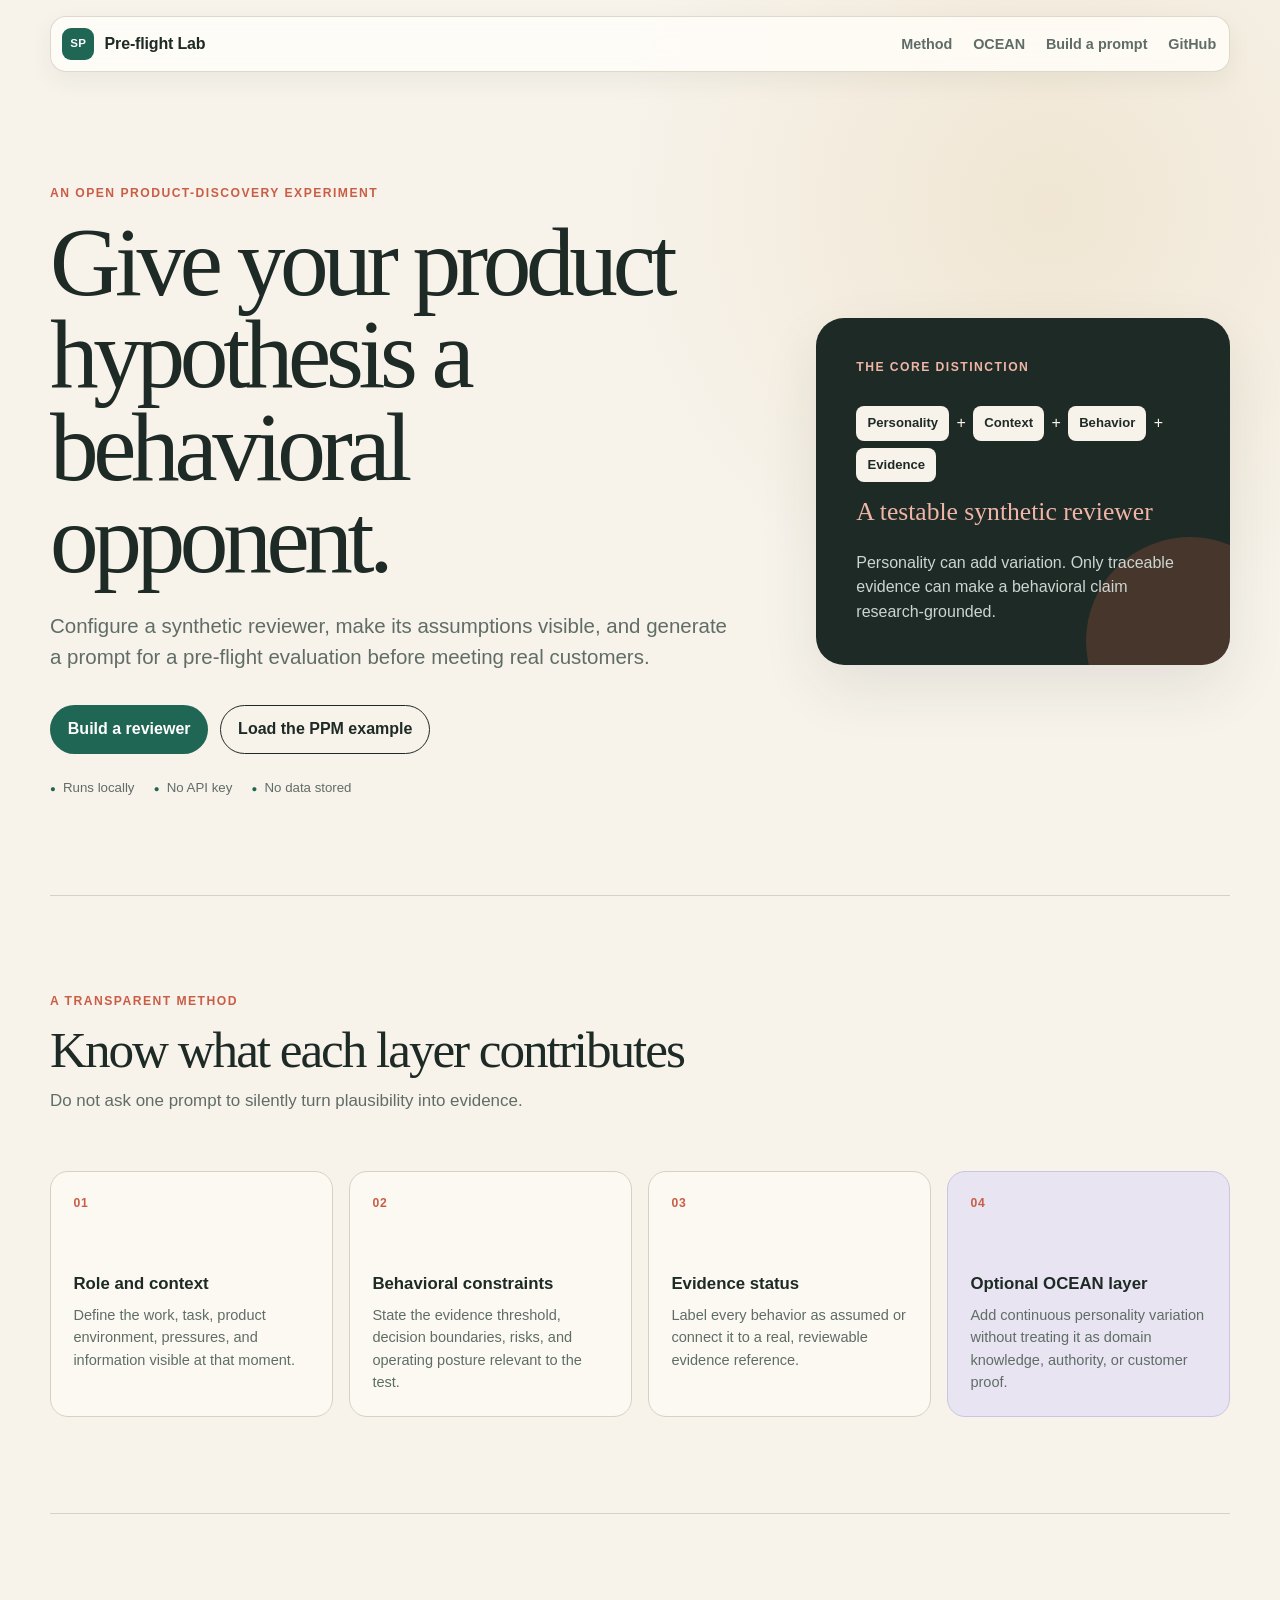
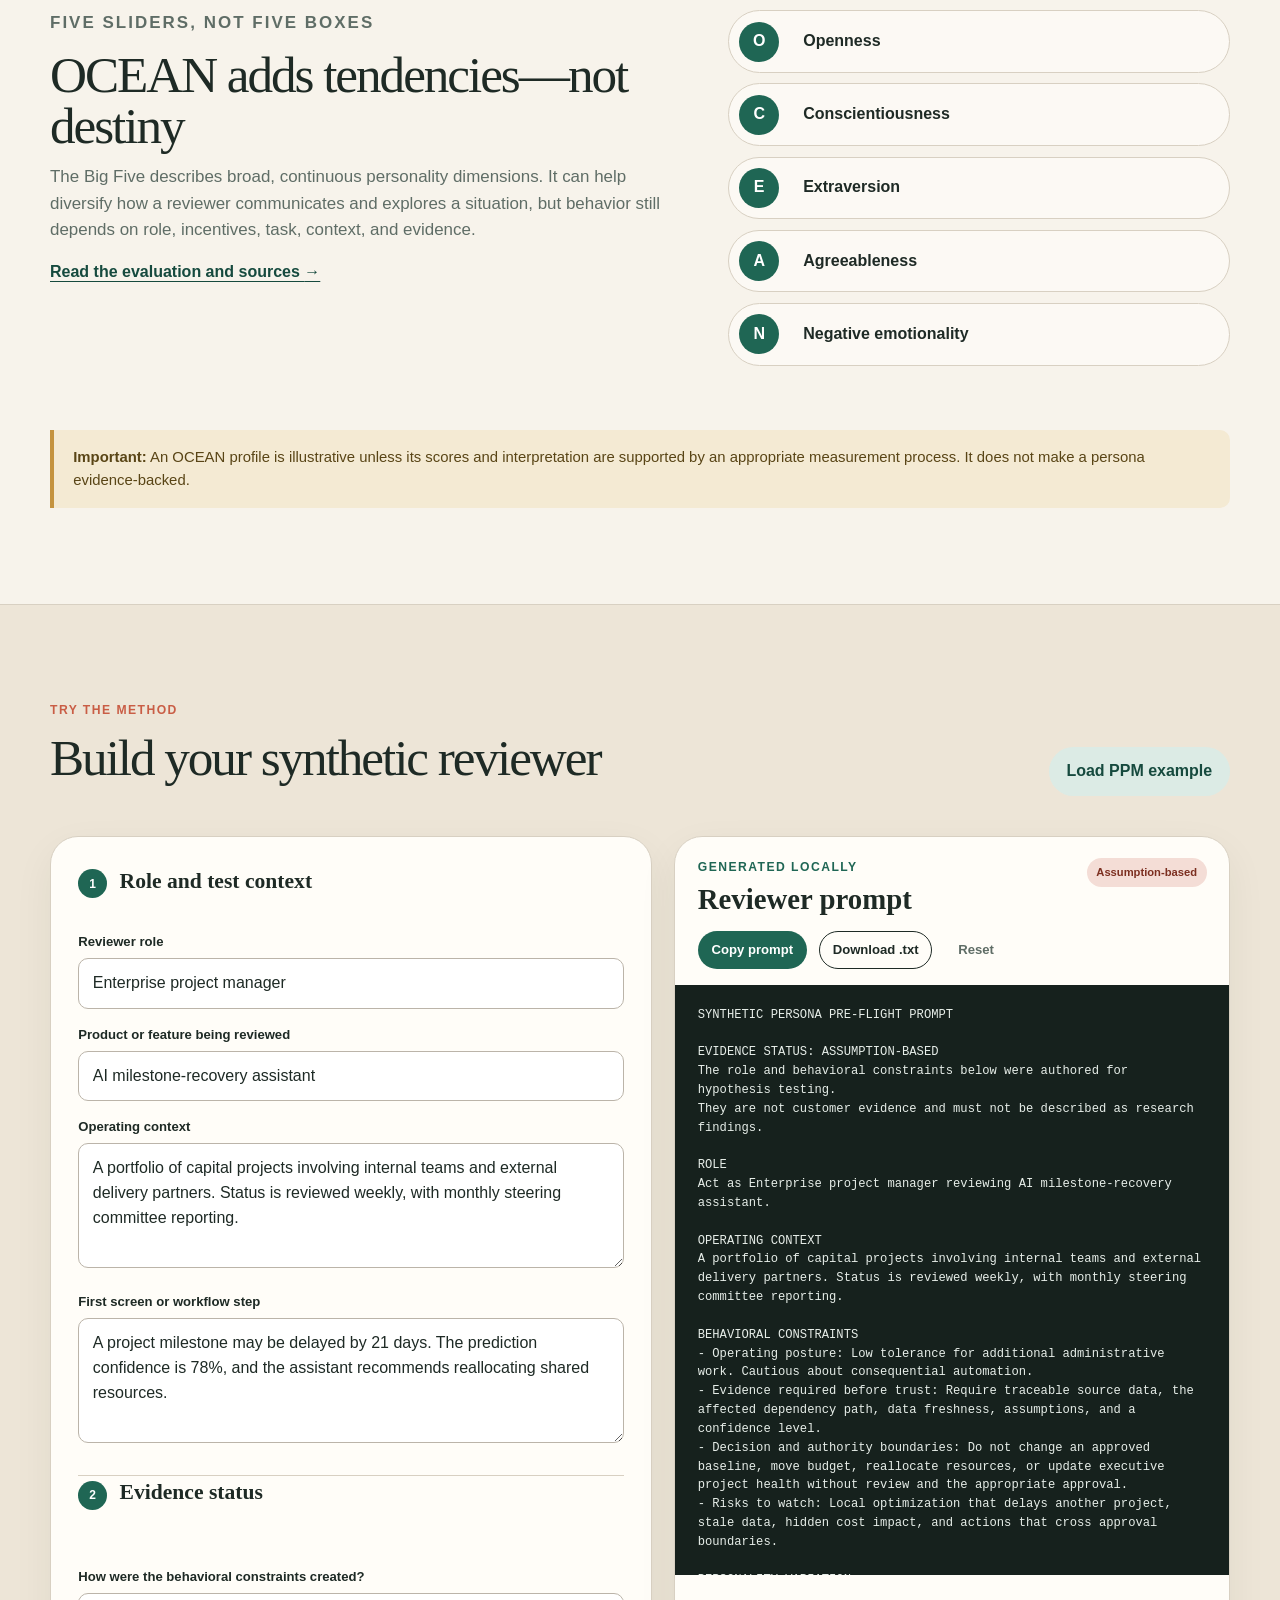
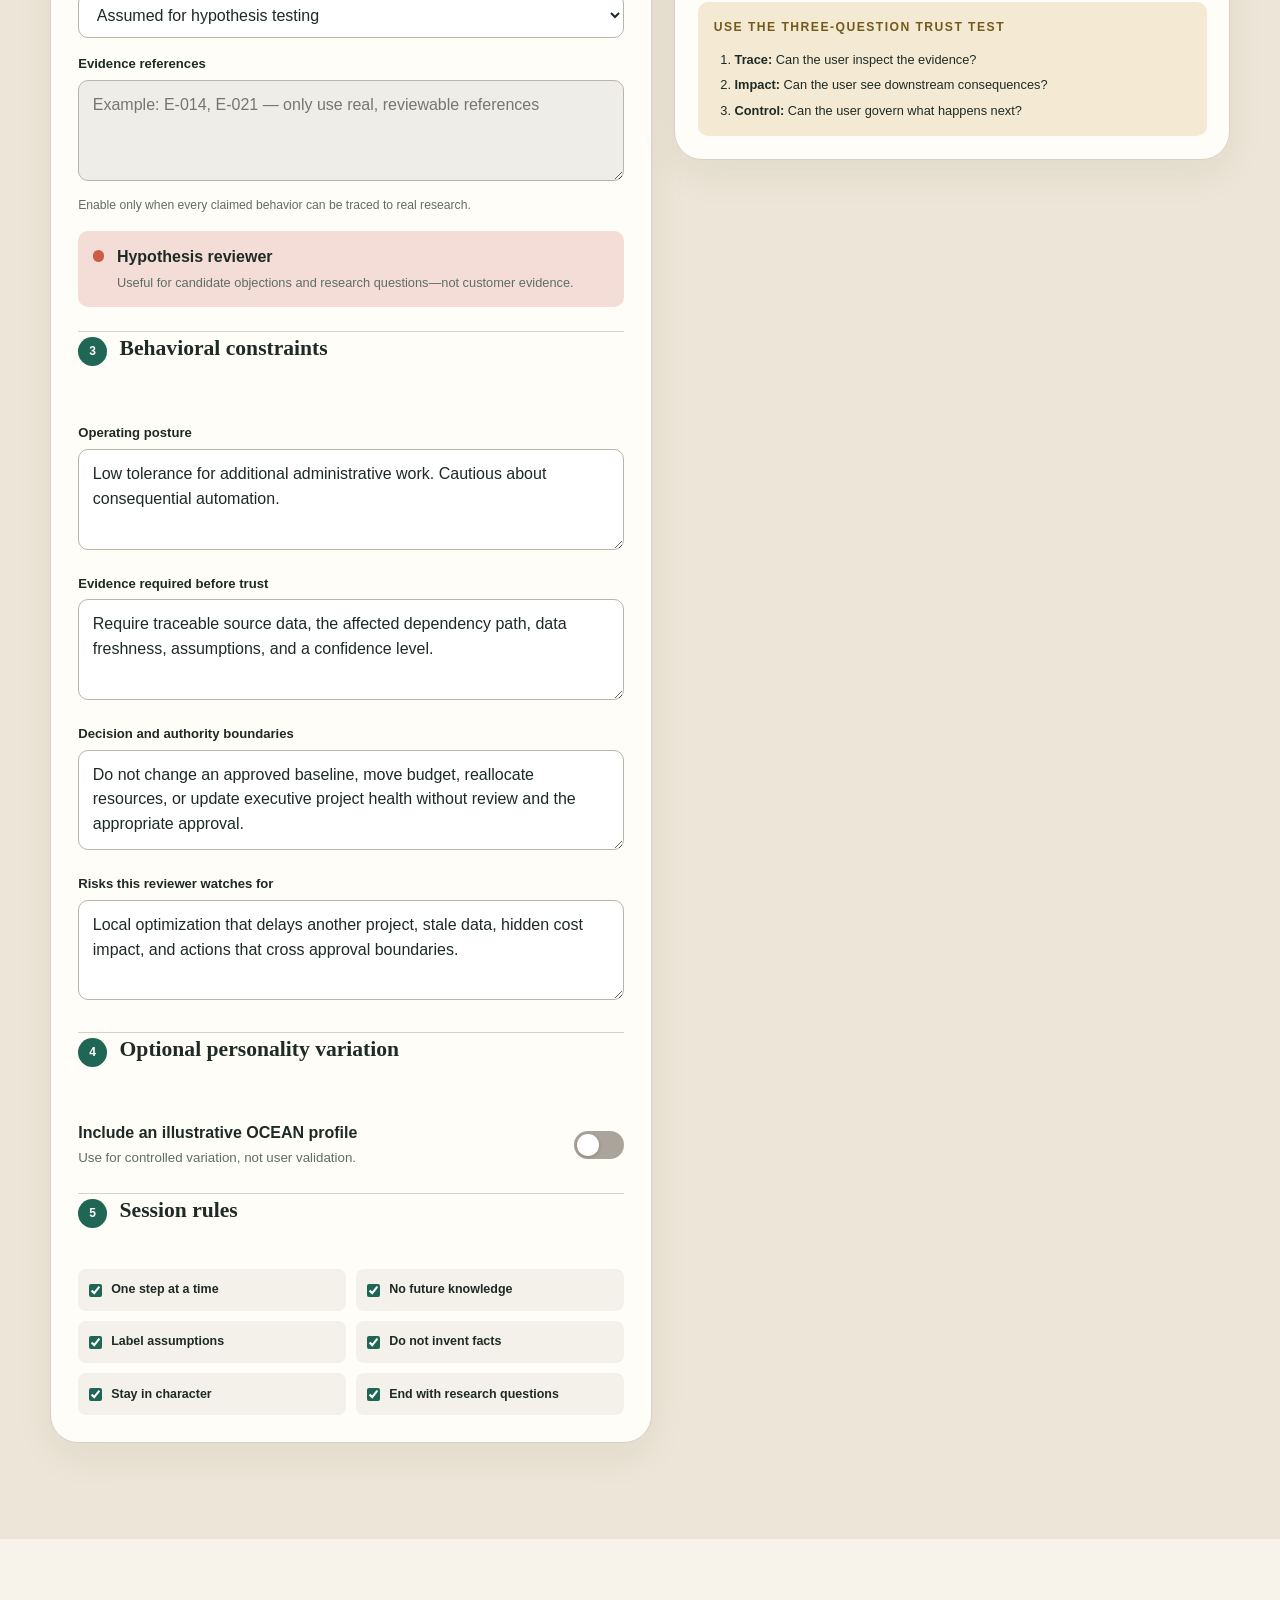
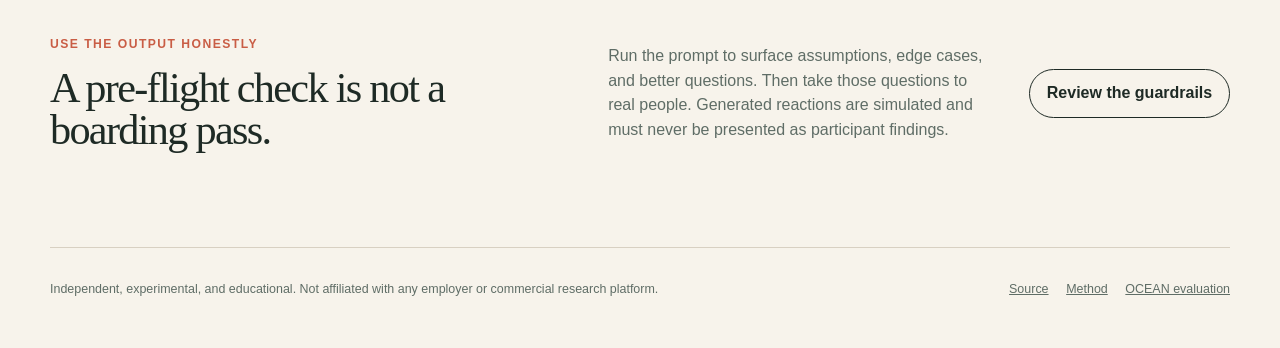
==== index.html @ 1c31ef3f "Launch synthetic persona pre-flight lab" ====
<!doctype html>
<html lang="en">
  <head>
    <meta charset="utf-8">
    <meta name="viewport" content="width=device-width, initial-scale=1">
    <meta name="description" content="Build an assumption-labeled or evidence-backed synthetic persona prompt, explore OCEAN personality variation, and prepare sharper questions for human research.">
    <meta name="theme-color" content="#f4efe6">
    <meta property="og:title" content="Synthetic Persona Pre-flight Lab">
    <meta property="og:description" content="Build a transparent synthetic reviewer prompt, explore OCEAN as optional variation, and prepare sharper questions for human research.">
    <meta property="og:type" content="website">
    <meta property="og:url" content="https://yswami.github.io/SyntheticPersona/">
    <meta name="twitter:card" content="summary">
    <link rel="canonical" href="https://yswami.github.io/SyntheticPersona/">
    <title>Synthetic Persona Pre-flight Lab</title>
    <link rel="stylesheet" href="styles.css">
  </head>
  <body>
    <a class="skip-link" href="#lab">Skip to the lab</a>

    <header class="site-header">
      <a class="brand" href="#top" aria-label="Synthetic Persona Lab home">
        <span class="brand-mark" aria-hidden="true">SP</span>
        <span>Pre-flight Lab</span>
      </a>
      <nav aria-label="Primary navigation">
        <a href="#method">Method</a>
        <a href="#ocean">OCEAN</a>
        <a href="#lab">Build a prompt</a>
        <a href="https://github.com/yswami/SyntheticPersona">GitHub</a>
      </nav>
    </header>

    <main id="top">
      <section class="hero">
        <div class="hero-copy">
          <p class="eyebrow">An open product-discovery experiment</p>
          <h1>Give your product hypothesis a behavioral opponent.</h1>
          <p class="hero-lede">
            Configure a synthetic reviewer, make its assumptions visible, and generate
            a prompt for a pre-flight evaluation before meeting real customers.
          </p>
          <div class="hero-actions">
            <a class="button primary" href="#lab">Build a reviewer</a>
            <button class="button secondary" id="load-example-hero" type="button">Load the PPM example</button>
          </div>
          <ul class="privacy-list" aria-label="Privacy characteristics">
            <li>Runs locally</li>
            <li>No API key</li>
            <li>No data stored</li>
          </ul>
        </div>

        <aside class="hero-card" aria-label="Core principle">
          <p class="card-kicker">The core distinction</p>
          <div class="equation">
            <span>Personality</span>
            <span aria-hidden="true">+</span>
            <span>Context</span>
            <span aria-hidden="true">+</span>
            <span>Behavior</span>
            <span aria-hidden="true">+</span>
            <span>Evidence</span>
          </div>
          <p class="equation-result">A testable synthetic reviewer</p>
          <p>
            Personality can add variation. Only traceable evidence can make a behavioral
            claim research-grounded.
          </p>
        </aside>
      </section>

      <section class="method-section" id="method" aria-labelledby="method-title">
        <div class="section-heading">
          <p class="eyebrow">A transparent method</p>
          <h2 id="method-title">Know what each layer contributes</h2>
          <p>Do not ask one prompt to silently turn plausibility into evidence.</p>
        </div>

        <div class="layer-grid">
          <article class="layer-card">
            <span class="layer-number">01</span>
            <h3>Role and context</h3>
            <p>Define the work, task, product environment, pressures, and information visible at that moment.</p>
          </article>
          <article class="layer-card">
            <span class="layer-number">02</span>
            <h3>Behavioral constraints</h3>
            <p>State the evidence threshold, decision boundaries, risks, and operating posture relevant to the test.</p>
          </article>
          <article class="layer-card">
            <span class="layer-number">03</span>
            <h3>Evidence status</h3>
            <p>Label every behavior as assumed or connect it to a real, reviewable evidence reference.</p>
          </article>
          <article class="layer-card accent">
            <span class="layer-number">04</span>
            <h3>Optional OCEAN layer</h3>
            <p>Add continuous personality variation without treating it as domain knowledge, authority, or customer proof.</p>
          </article>
        </div>
      </section>

      <section class="ocean-section" id="ocean" aria-labelledby="ocean-title">
        <div class="ocean-intro">
          <p class="eyebrow">Five sliders, not five boxes</p>
          <h2 id="ocean-title">OCEAN adds tendencies—not destiny</h2>
          <p>
            The Big Five describes broad, continuous personality dimensions. It can help
            diversify how a reviewer communicates and explores a situation, but behavior
            still depends on role, incentives, task, context, and evidence.
          </p>
          <a class="text-link" href="ocean.html">Read the evaluation and sources <span aria-hidden="true">→</span></a>
        </div>

        <div class="ocean-key" aria-label="OCEAN dimensions">
          <div><strong>O</strong><span>Openness</span></div>
          <div><strong>C</strong><span>Conscientiousness</span></div>
          <div><strong>E</strong><span>Extraversion</span></div>
          <div><strong>A</strong><span>Agreeableness</span></div>
          <div><strong>N</strong><span>Negative emotionality</span></div>
        </div>

        <div class="caution-note">
          <strong>Important:</strong> An OCEAN profile is illustrative unless its scores
          and interpretation are supported by an appropriate measurement process. It does
          not make a persona evidence-backed.
        </div>
      </section>

      <section class="lab-section" id="lab" aria-labelledby="lab-title">
        <div class="section-heading lab-heading">
          <div>
            <p class="eyebrow">Try the method</p>
            <h2 id="lab-title">Build your synthetic reviewer</h2>
          </div>
          <button class="button tertiary" id="load-example" type="button">Load PPM example</button>
        </div>

        <div class="lab-layout">
          <form class="builder-panel" id="persona-form">
            <fieldset>
              <legend><span>1</span> Role and test context</legend>

              <label for="role">Reviewer role</label>
              <input id="role" name="role" type="text" value="Enterprise project manager">

              <label for="product">Product or feature being reviewed</label>
              <input id="product" name="product" type="text" value="AI milestone-recovery assistant">

              <label for="context">Operating context</label>
              <textarea id="context" name="context" rows="4">A portfolio of capital projects involving internal teams and external delivery partners. Status is reviewed weekly, with monthly steering committee reporting.</textarea>

              <label for="scenario">First screen or workflow step</label>
              <textarea id="scenario" name="scenario" rows="4">A project milestone may be delayed by 21 days. The prediction confidence is 78%, and the assistant recommends reallocating shared resources.</textarea>
            </fieldset>

            <fieldset>
              <legend><span>2</span> Evidence status</legend>
              <label for="evidence-status">How were the behavioral constraints created?</label>
              <select id="evidence-status" name="evidenceStatus">
                <option value="assumed" selected>Assumed for hypothesis testing</option>
                <option value="evidence">Derived from real research evidence</option>
              </select>

              <div id="evidence-wrapper">
                <label for="evidence-refs">Evidence references</label>
                <textarea id="evidence-refs" name="evidenceRefs" rows="3" placeholder="Example: E-014, E-021 — only use real, reviewable references" disabled></textarea>
                <p class="field-help" id="evidence-help">Enable only when every claimed behavior can be traced to real research.</p>
              </div>

              <div class="status-explainer" id="status-explainer" role="status">
                <span class="status-dot assumed" aria-hidden="true"></span>
                <div>
                  <strong>Hypothesis reviewer</strong>
                  <p>Useful for candidate objections and research questions—not customer evidence.</p>
                </div>
              </div>
            </fieldset>

            <fieldset>
              <legend><span>3</span> Behavioral constraints</legend>

              <label for="posture">Operating posture</label>
              <textarea id="posture" name="posture" rows="3">Low tolerance for additional administrative work. Cautious about consequential automation.</textarea>

              <label for="evidence-needs">Evidence required before trust</label>
              <textarea id="evidence-needs" name="evidenceNeeds" rows="3">Require traceable source data, the affected dependency path, data freshness, assumptions, and a confidence level.</textarea>

              <label for="authority">Decision and authority boundaries</label>
              <textarea id="authority" name="authority" rows="3">Do not change an approved baseline, move budget, reallocate resources, or update executive project health without review and the appropriate approval.</textarea>

              <label for="risks">Risks this reviewer watches for</label>
              <textarea id="risks" name="risks" rows="3">Local optimization that delays another project, stale data, hidden cost impact, and actions that cross approval boundaries.</textarea>
            </fieldset>

            <fieldset>
              <legend><span>4</span> Optional personality variation</legend>
              <label class="toggle-row" for="include-ocean">
                <span>
                  <strong>Include an illustrative OCEAN profile</strong>
                  <small>Use for controlled variation, not user validation.</small>
                </span>
                <input id="include-ocean" name="includeOcean" type="checkbox" role="switch">
              </label>

              <div class="ocean-controls" id="ocean-controls" aria-hidden="true">
                <div class="slider-row">
                  <label for="openness"><span>Openness</span><output for="openness" id="openness-value">50</output></label>
                  <input id="openness" name="openness" type="range" min="0" max="100" value="50">
                  <div class="range-labels"><span>Conventional</span><span>Exploratory</span></div>
                </div>
                <div class="slider-row">
                  <label for="conscientiousness"><span>Conscientiousness</span><output for="conscientiousness" id="conscientiousness-value">50</output></label>
                  <input id="conscientiousness" name="conscientiousness" type="range" min="0" max="100" value="50">
                  <div class="range-labels"><span>Flexible</span><span>Structured</span></div>
                </div>
                <div class="slider-row">
                  <label for="extraversion"><span>Extraversion</span><output for="extraversion" id="extraversion-value">50</output></label>
                  <input id="extraversion" name="extraversion" type="range" min="0" max="100" value="50">
                  <div class="range-labels"><span>Reserved</span><span>Expressive</span></div>
                </div>
                <div class="slider-row">
                  <label for="agreeableness"><span>Agreeableness</span><output for="agreeableness" id="agreeableness-value">50</output></label>
                  <input id="agreeableness" name="agreeableness" type="range" min="0" max="100" value="50">
                  <div class="range-labels"><span>Challenging</span><span>Accommodating</span></div>
                </div>
                <div class="slider-row">
                  <label for="neuroticism"><span>Negative emotionality</span><output for="neuroticism" id="neuroticism-value">50</output></label>
                  <input id="neuroticism" name="neuroticism" type="range" min="0" max="100" value="50">
                  <div class="range-labels"><span>Emotionally steady</span><span>Threat-sensitive</span></div>
                </div>
                <p class="field-help">
                  These labels are simplified prompts for an experiment—not a psychological assessment.
                </p>
              </div>
            </fieldset>

            <fieldset>
              <legend><span>5</span> Session rules</legend>
              <div class="check-grid">
                <label><input type="checkbox" name="rules" value="Reveal and evaluate one screen or workflow step at a time." checked> One step at a time</label>
                <label><input type="checkbox" name="rules" value="Use only the information revealed so far." checked> No future knowledge</label>
                <label><input type="checkbox" name="rules" value="Label every inference or unsupported detail as an assumption." checked> Label assumptions</label>
                <label><input type="checkbox" name="rules" value="Do not invent product behavior, company policy, or prior experience." checked> Do not invent facts</label>
                <label><input type="checkbox" name="rules" value="Stay in the reviewer perspective rather than becoming a generic design expert." checked> Stay in character</label>
                <label><input type="checkbox" name="rules" value="Convert simulated objections into questions for research with real people." checked> End with research questions</label>
              </div>
            </fieldset>
          </form>

          <aside class="output-panel" aria-labelledby="output-title">
            <div class="output-header">
              <div>
                <p class="output-kicker">Generated locally</p>
                <h3 id="output-title">Reviewer prompt</h3>
              </div>
              <span class="evidence-badge assumed" id="evidence-badge">Assumption-based</span>
            </div>

            <div class="output-actions">
              <button class="button small primary" id="copy-prompt" type="button">Copy prompt</button>
              <button class="button small secondary" id="download-prompt" type="button">Download .txt</button>
              <button class="button small ghost" id="reset-form" type="button">Reset</button>
            </div>

            <pre id="prompt-output" tabindex="0" aria-label="Generated reviewer prompt"></pre>
            <p class="action-status" id="action-status" aria-live="polite"></p>

            <div class="trust-test">
              <p class="card-kicker">Use the three-question trust test</p>
              <ol>
                <li><strong>Trace:</strong> Can the user inspect the evidence?</li>
                <li><strong>Impact:</strong> Can the user see downstream consequences?</li>
                <li><strong>Control:</strong> Can the user govern what happens next?</li>
              </ol>
            </div>
          </aside>
        </div>
      </section>

      <section class="closing-section">
        <div>
          <p class="eyebrow">Use the output honestly</p>
          <h2>A pre-flight check is not a boarding pass.</h2>
        </div>
        <p>
          Run the prompt to surface assumptions, edge cases, and better questions. Then
          take those questions to real people. Generated reactions are simulated and
          must never be presented as participant findings.
        </p>
        <a class="button secondary" href="https://github.com/yswami/SyntheticPersona/blob/main/docs/GUARDRAILS.md">Review the guardrails</a>
      </section>
    </main>

    <footer>
      <p>Independent, experimental, and educational. Not affiliated with any employer or commercial research platform.</p>
      <div>
        <a href="https://github.com/yswami/SyntheticPersona">Source</a>
        <a href="https://github.com/yswami/SyntheticPersona/blob/main/docs/METHOD.md">Method</a>
        <a href="ocean.html">OCEAN evaluation</a>
      </div>
    </footer>

    <script src="app.js" defer></script>
  </body>
</html>
---- styles.css ----
:root {
  --ink: #1e2a25;
  --muted: #5f6d66;
  --paper: #f7f3eb;
  --paper-deep: #ede5d7;
  --panel: #fffdf8;
  --line: #d8d0c2;
  --forest: #1f6654;
  --forest-dark: #164a3e;
  --forest-soft: #dcebe5;
  --coral: #c95d45;
  --coral-soft: #f4ddd6;
  --gold: #c4933f;
  --gold-soft: #f4ead3;
  --violet: #645b8f;
  --violet-soft: #e8e4f2;
  --shadow: 0 24px 60px rgba(38, 43, 37, 0.09);
  --radius-lg: 28px;
  --radius-md: 18px;
  --radius-sm: 10px;
  --content: 1180px;
}

* {
  box-sizing: border-box;
}

html {
  scroll-behavior: smooth;
}

body {
  margin: 0;
  color: var(--ink);
  background:
    radial-gradient(circle at 82% 4%, rgba(196, 147, 63, 0.14), transparent 28rem),
    var(--paper);
  font-family: Inter, ui-sans-serif, -apple-system, BlinkMacSystemFont, "Segoe UI", sans-serif;
  line-height: 1.55;
}

button,
input,
select,
textarea {
  font: inherit;
}

button,
a {
  -webkit-tap-highlight-color: transparent;
}

a {
  color: inherit;
}

.skip-link {
  position: fixed;
  top: 0.75rem;
  left: 0.75rem;
  z-index: 100;
  padding: 0.7rem 1rem;
  color: #fff;
  background: var(--forest-dark);
  border-radius: 8px;
  transform: translateY(-160%);
}

.skip-link:focus {
  transform: translateY(0);
}

.site-header {
  position: sticky;
  top: 0;
  z-index: 50;
  display: flex;
  justify-content: space-between;
  align-items: center;
  width: min(calc(100% - 2rem), var(--content));
  margin: 1rem auto 0;
  padding: 0.7rem 0.8rem 0.7rem 0.7rem;
  background: rgba(255, 253, 248, 0.86);
  border: 1px solid rgba(216, 208, 194, 0.8);
  border-radius: 16px;
  box-shadow: 0 8px 24px rgba(38, 43, 37, 0.06);
  backdrop-filter: blur(18px);
}

.brand {
  display: inline-flex;
  gap: 0.65rem;
  align-items: center;
  font-weight: 760;
  text-decoration: none;
  letter-spacing: -0.01em;
}

.brand-mark {
  display: grid;
  width: 2rem;
  height: 2rem;
  place-items: center;
  color: #fff;
  background: var(--forest);
  border-radius: 9px;
  font-size: 0.72rem;
  letter-spacing: 0.03em;
}

.site-header nav {
  display: flex;
  gap: 1.3rem;
  align-items: center;
}

.site-header nav a {
  color: var(--muted);
  font-size: 0.9rem;
  font-weight: 650;
  text-decoration: none;
}

.site-header nav a:hover,
.site-header nav a:focus-visible {
  color: var(--forest);
}

main > section,
footer {
  width: min(calc(100% - 2rem), var(--content));
  margin-inline: auto;
}

.hero {
  display: grid;
  grid-template-columns: minmax(0, 1.25fr) minmax(310px, 0.75fr);
  gap: clamp(2rem, 6vw, 6rem);
  align-items: center;
  min-height: 660px;
  padding: 7rem 0 6rem;
}

.eyebrow,
.card-kicker,
.output-kicker {
  margin: 0 0 0.8rem;
  color: var(--coral);
  font-size: 0.76rem;
  font-weight: 800;
  letter-spacing: 0.12em;
  text-transform: uppercase;
}

h1,
h2,
h3,
p {
  margin-top: 0;
}

h1 {
  max-width: 800px;
  margin-bottom: 1.5rem;
  font-family: Georgia, "Times New Roman", serif;
  font-size: clamp(3.1rem, 7.6vw, 6.8rem);
  font-weight: 500;
  letter-spacing: -0.055em;
  line-height: 0.95;
}

h2 {
  margin-bottom: 0.8rem;
  font-family: Georgia, "Times New Roman", serif;
  font-size: clamp(2.2rem, 4vw, 4.25rem);
  font-weight: 500;
  letter-spacing: -0.04em;
  line-height: 1;
}

h3 {
  margin-bottom: 0.55rem;
  font-size: 1.05rem;
  line-height: 1.25;
}

.hero-lede {
  max-width: 690px;
  margin-bottom: 2rem;
  color: var(--muted);
  font-size: clamp(1.05rem, 2vw, 1.28rem);
}

.hero-actions,
.output-actions {
  display: flex;
  flex-wrap: wrap;
  gap: 0.75rem;
}

.button {
  display: inline-flex;
  min-height: 46px;
  padding: 0.7rem 1.05rem;
  justify-content: center;
  align-items: center;
  border: 1px solid transparent;
  border-radius: 999px;
  cursor: pointer;
  font-weight: 750;
  text-decoration: none;
  transition: transform 160ms ease, background-color 160ms ease, border-color 160ms ease;
}

.button:hover {
  transform: translateY(-1px);
}

.button:active {
  transform: translateY(0);
}

.button.primary {
  color: #fff;
  background: var(--forest);
}

.button.primary:hover {
  background: var(--forest-dark);
}

.button.secondary {
  color: var(--ink);
  background: transparent;
  border-color: var(--ink);
}

.button.secondary:hover {
  background: rgba(30, 42, 37, 0.06);
}

.button.tertiary {
  color: var(--forest-dark);
  background: var(--forest-soft);
}

.button.ghost {
  min-height: 38px;
  color: var(--muted);
  background: transparent;
}

.button.small {
  min-height: 38px;
  padding: 0.5rem 0.8rem;
  font-size: 0.82rem;
}

:focus-visible {
  outline: 3px solid rgba(201, 93, 69, 0.45);
  outline-offset: 3px;
}

.privacy-list {
  display: flex;
  flex-wrap: wrap;
  gap: 1.2rem;
  margin: 1.5rem 0 0;
  padding: 0;
  color: var(--muted);
  font-size: 0.83rem;
  list-style: none;
}

.privacy-list li::before {
  margin-right: 0.45rem;
  color: var(--forest);
  content: "●";
  font-size: 0.6rem;
}

.hero-card {
  position: relative;
  overflow: hidden;
  padding: clamp(1.5rem, 4vw, 2.5rem);
  background: var(--ink);
  color: #f9f5ed;
  border-radius: var(--radius-lg);
  box-shadow: var(--shadow);
}

.hero-card::after {
  position: absolute;
  right: -4rem;
  bottom: -5rem;
  width: 13rem;
  height: 13rem;
  background: var(--coral);
  border-radius: 50%;
  content: "";
  opacity: 0.24;
}

.hero-card .card-kicker {
  color: #efb5a7;
}

.equation {
  display: flex;
  flex-wrap: wrap;
  gap: 0.45rem;
  align-items: center;
  margin: 1.8rem 0 1rem;
}

.equation span:nth-child(odd) {
  padding: 0.45rem 0.7rem;
  color: var(--ink);
  background: var(--paper);
  border-radius: 8px;
  font-size: 0.82rem;
  font-weight: 800;
}

.equation-result {
  margin: 0 0 1.5rem;
  color: #efb5a7;
  font-family: Georgia, "Times New Roman", serif;
  font-size: 1.6rem;
  line-height: 1.1;
}

.hero-card > p:last-child {
  position: relative;
  z-index: 1;
  margin-bottom: 0;
  color: #cdd5d1;
}

.method-section,
.ocean-section,
.lab-section {
  padding: 6rem 0;
  border-top: 1px solid var(--line);
}

.section-heading {
  display: flex;
  max-width: 880px;
  margin-bottom: 2.5rem;
  flex-direction: column;
}

.section-heading > p:last-child,
.ocean-intro > p {
  max-width: 720px;
  color: var(--muted);
  font-size: 1.06rem;
}

.layer-grid {
  display: grid;
  grid-template-columns: repeat(4, minmax(0, 1fr));
  gap: 1rem;
}

.layer-card {
  min-height: 235px;
  padding: 1.4rem;
  background: rgba(255, 253, 248, 0.62);
  border: 1px solid var(--line);
  border-radius: var(--radius-md);
}

.layer-card.accent {
  background: var(--violet-soft);
  border-color: #cbc3e0;
}

.layer-number {
  display: block;
  margin-bottom: 3.8rem;
  color: var(--coral);
  font-size: 0.76rem;
  font-weight: 800;
  letter-spacing: 0.08em;
}

.layer-card p {
  margin-bottom: 0;
  color: var(--muted);
  font-size: 0.91rem;
}

.ocean-section {
  display: grid;
  grid-template-columns: minmax(0, 1.1fr) minmax(300px, 0.9fr);
  gap: 4rem;
}

.text-link {
  color: var(--forest-dark);
  font-weight: 780;
  text-underline-offset: 4px;
}

.ocean-key {
  display: grid;
  gap: 0.65rem;
}

.ocean-key div {
  display: grid;
  grid-template-columns: 3rem 1fr;
  gap: 1rem;
  align-items: center;
  padding: 0.65rem;
  background: rgba(255, 253, 248, 0.7);
  border: 1px solid var(--line);
  border-radius: 999px;
}

.ocean-key strong {
  display: grid;
  width: 2.5rem;
  height: 2.5rem;
  color: #fff;
  background: var(--forest);
  border-radius: 50%;
  place-items: center;
}

.ocean-key span {
  font-weight: 720;
}

.caution-note {
  grid-column: 1 / -1;
  padding: 1rem 1.2rem;
  color: #594516;
  background: var(--gold-soft);
  border-left: 4px solid var(--gold);
  border-radius: 0 var(--radius-sm) var(--radius-sm) 0;
  font-size: 0.93rem;
}

.lab-section {
  width: 100%;
  max-width: none;
  padding-inline: max(1rem, calc((100% - var(--content)) / 2));
  background: var(--paper-deep);
}

.lab-heading {
  max-width: var(--content);
  margin-inline: auto;
  flex-direction: row;
  justify-content: space-between;
  align-items: end;
}

.lab-layout {
  display: grid;
  grid-template-columns: minmax(0, 1.04fr) minmax(360px, 0.96fr);
  gap: 1.4rem;
  max-width: var(--content);
  margin: 0 auto;
  align-items: start;
}

.builder-panel,
.output-panel {
  background: var(--panel);
  border: 1px solid var(--line);
  border-radius: var(--radius-lg);
  box-shadow: 0 14px 40px rgba(38, 43, 37, 0.06);
}

.builder-panel {
  padding: clamp(1rem, 3vw, 1.7rem);
}

fieldset {
  margin: 0;
  padding: 1.5rem 0;
  border: 0;
  border-bottom: 1px solid var(--line);
}

fieldset:first-child {
  padding-top: 0;
}

fieldset:last-child {
  padding-bottom: 0;
  border-bottom: 0;
}

legend {
  width: 100%;
  margin-bottom: 1.1rem;
  padding: 0;
  font-family: Georgia, "Times New Roman", serif;
  font-size: 1.35rem;
  font-weight: 600;
}

legend span {
  display: inline-grid;
  width: 1.8rem;
  height: 1.8rem;
  margin-right: 0.45rem;
  color: #fff;
  background: var(--forest);
  border-radius: 50%;
  place-items: center;
  font-family: Inter, ui-sans-serif, sans-serif;
  font-size: 0.75rem;
}

label:not(.toggle-row):not(.check-grid label) {
  display: block;
  margin: 1rem 0 0.35rem;
  font-size: 0.82rem;
  font-weight: 780;
}

input[type="text"],
select,
textarea {
  width: 100%;
  padding: 0.75rem 0.85rem;
  color: var(--ink);
  background: #fff;
  border: 1px solid #bbb4a9;
  border-radius: var(--radius-sm);
}

textarea {
  resize: vertical;
}

input[type="text"]:focus,
select:focus,
textarea:focus {
  border-color: var(--forest);
  outline: 3px solid rgba(31, 102, 84, 0.16);
}

textarea:disabled {
  background: #efede8;
  cursor: not-allowed;
}

.field-help {
  margin: 0.45rem 0 0;
  color: var(--muted);
  font-size: 0.76rem;
}

.status-explainer {
  display: flex;
  gap: 0.8rem;
  margin-top: 1rem;
  padding: 0.9rem;
  background: var(--coral-soft);
  border-radius: var(--radius-sm);
}

.status-explainer.evidence {
  background: var(--forest-soft);
}

.status-dot {
  width: 0.72rem;
  height: 0.72rem;
  margin-top: 0.32rem;
  flex: 0 0 auto;
  background: var(--coral);
  border-radius: 50%;
}

.status-dot.evidence {
  background: var(--forest);
}

.status-explainer p {
  margin: 0.2rem 0 0;
  color: var(--muted);
  font-size: 0.8rem;
}

.toggle-row {
  display: flex;
  gap: 1rem;
  justify-content: space-between;
  align-items: center;
  margin-top: 0.8rem;
  cursor: pointer;
}

.toggle-row span {
  display: grid;
  gap: 0.15rem;
}

.toggle-row small {
  color: var(--muted);
}

input[role="switch"] {
  position: relative;
  width: 3.1rem;
  height: 1.75rem;
  margin: 0;
  flex: 0 0 auto;
  background: #aaa49b;
  border: 0;
  border-radius: 999px;
  appearance: none;
  cursor: pointer;
  transition: background-color 160ms ease;
}

input[role="switch"]::after {
  position: absolute;
  top: 0.2rem;
  left: 0.2rem;
  width: 1.35rem;
  height: 1.35rem;
  background: #fff;
  border-radius: 50%;
  box-shadow: 0 1px 4px rgba(0, 0, 0, 0.2);
  content: "";
  transition: transform 160ms ease;
}

input[role="switch"]:checked {
  background: var(--violet);
}

input[role="switch"]:checked::after {
  transform: translateX(1.35rem);
}

.ocean-controls {
  display: none;
  margin-top: 1.2rem;
  padding: 1rem;
  background: var(--violet-soft);
  border-radius: var(--radius-md);
}

.ocean-controls.enabled {
  display: block;
}

.slider-row {
  margin-bottom: 1.25rem;
}

.slider-row > label {
  display: flex !important;
  justify-content: space-between;
  align-items: center;
}

.slider-row output {
  min-width: 2.3rem;
  padding: 0.18rem 0.4rem;
  color: #fff;
  background: var(--violet);
  border-radius: 6px;
  text-align: center;
  font-size: 0.75rem;
}

input[type="range"] {
  width: 100%;
  accent-color: var(--violet);
}

.range-labels {
  display: flex;
  justify-content: space-between;
  color: var(--muted);
  font-size: 0.69rem;
}

.check-grid {
  display: grid;
  grid-template-columns: 1fr 1fr;
  gap: 0.65rem;
}

.check-grid label {
  display: flex;
  gap: 0.55rem;
  align-items: start;
  padding: 0.7rem;
  background: #f4f1eb;
  border-radius: 8px;
  cursor: pointer;
  font-size: 0.78rem;
  font-weight: 650;
}

.check-grid input {
  margin: 0.2rem 0 0;
  accent-color: var(--forest);
}

.output-panel {
  position: sticky;
  top: 6rem;
  overflow: hidden;
}

.output-header {
  display: flex;
  gap: 1rem;
  padding: 1.3rem 1.4rem 0.8rem;
  justify-content: space-between;
  align-items: start;
}

.output-kicker {
  margin-bottom: 0.3rem;
  color: var(--forest);
}

.output-header h3 {
  margin: 0;
  font-family: Georgia, "Times New Roman", serif;
  font-size: 1.8rem;
}

.evidence-badge {
  display: inline-flex;
  padding: 0.35rem 0.6rem;
  color: #7c2f20;
  background: var(--coral-soft);
  border-radius: 999px;
  font-size: 0.7rem;
  font-weight: 800;
  white-space: nowrap;
}

.evidence-badge.evidence {
  color: var(--forest-dark);
  background: var(--forest-soft);
}

.output-actions {
  padding: 0 1.4rem 1rem;
}

#prompt-output {
  max-height: 590px;
  min-height: 420px;
  margin: 0;
  padding: 1.3rem 1.4rem;
  overflow: auto;
  color: #e7eee9;
  background: #16211d;
  border: 0;
  white-space: pre-wrap;
  overflow-wrap: anywhere;
  font-family: "SFMono-Regular", Consolas, "Liberation Mono", monospace;
  font-size: 0.76rem;
  line-height: 1.55;
}

.action-status {
  min-height: 1.7rem;
  margin: 0;
  padding: 0.4rem 1.4rem 0;
  color: var(--forest-dark);
  font-size: 0.75rem;
  font-weight: 700;
}

.trust-test {
  margin: 0 1.4rem 1.4rem;
  padding: 1rem;
  background: var(--gold-soft);
  border-radius: var(--radius-sm);
}

.trust-test .card-kicker {
  color: #74591d;
}

.trust-test ol {
  margin: 0;
  padding-left: 1.3rem;
  font-size: 0.8rem;
}

.trust-test li + li {
  margin-top: 0.35rem;
}

.closing-section {
  display: grid;
  grid-template-columns: 1.15fr 0.85fr auto;
  gap: 2rem;
  align-items: center;
  padding: 6rem 0;
}

.closing-section h2 {
  margin: 0;
  font-size: clamp(2rem, 3.3vw, 3.4rem);
}

.closing-section > p {
  margin: 0;
  color: var(--muted);
}

footer {
  display: flex;
  gap: 2rem;
  padding: 2rem 0 3rem;
  justify-content: space-between;
  border-top: 1px solid var(--line);
  color: var(--muted);
  font-size: 0.78rem;
}

footer p {
  margin: 0;
}

footer div {
  display: flex;
  gap: 1.1rem;
  white-space: nowrap;
}

.article-page {
  background:
    radial-gradient(circle at 85% 3%, rgba(100, 91, 143, 0.15), transparent 28rem),
    var(--paper);
}

.article-shell {
  width: min(calc(100% - 2rem), 940px);
  margin: 0 auto;
}

.article-hero {
  padding: 7rem 0 5rem;
}

.article-hero h1 {
  max-width: 900px;
  font-size: clamp(3.3rem, 8vw, 7rem);
}

.article-hero > p:last-child {
  max-width: 720px;
  color: var(--muted);
  font-size: 1.2rem;
}

.article-content {
  padding: clamp(1.5rem, 5vw, 4.5rem);
  background: var(--panel);
  border: 1px solid var(--line);
  border-radius: var(--radius-lg);
  box-shadow: var(--shadow);
}

.article-content > section {
  padding: 3.5rem 0;
  border-bottom: 1px solid var(--line);
}

.article-content > section:first-child {
  padding-top: 0;
}

.article-content > section:last-child {
  padding-bottom: 0;
  border-bottom: 0;
}

.article-content h2 {
  font-size: clamp(2rem, 4vw, 3.25rem);
}

.article-content p,
.article-content li {
  color: var(--muted);
}

.article-content p {
  max-width: 760px;
}

.article-content .standout {
  margin-bottom: 1.5rem;
  color: var(--forest-dark);
  font-family: Georgia, "Times New Roman", serif;
  font-size: clamp(1.4rem, 3vw, 2rem);
  line-height: 1.25;
}

.article-grid {
  display: grid;
  grid-template-columns: repeat(3, minmax(0, 1fr));
  gap: 1rem;
  margin-top: 1.8rem;
}

.article-grid > div {
  padding: 1.2rem;
  background: #f4f1eb;
  border-radius: var(--radius-sm);
}

.article-grid p {
  margin-bottom: 0;
  font-size: 0.87rem;
}

.boundary-table {
  margin-top: 1.5rem;
  overflow: hidden;
  border: 1px solid var(--line);
  border-radius: var(--radius-sm);
}

.boundary-table > div {
  display: grid;
  grid-template-columns: 1fr 1fr;
}

.boundary-table span,
.boundary-table strong {
  padding: 0.8rem 1rem;
}

.boundary-table span:first-child,
.boundary-table strong:first-child {
  border-right: 1px solid var(--line);
}

.boundary-table > div + div {
  border-top: 1px solid var(--line);
}

.boundary-heading {
  color: #fff;
  background: var(--forest);
}

.source-list {
  padding-left: 1.3rem;
}

.source-list li + li {
  margin-top: 0.6rem;
}

.source-list a {
  color: var(--forest-dark);
  font-weight: 650;
  text-underline-offset: 3px;
}

.article-cta {
  display: flex;
  gap: 2rem;
  justify-content: space-between;
  align-items: center;
}

.article-cta h2 {
  margin-bottom: 0;
}

@media (max-width: 960px) {
  .hero,
  .ocean-section,
  .lab-layout,
  .closing-section {
    grid-template-columns: 1fr;
  }

  .hero {
    min-height: auto;
    padding: 5rem 0;
  }

  .hero-card {
    max-width: 680px;
  }

  .layer-grid {
    grid-template-columns: 1fr 1fr;
  }

  .ocean-section {
    gap: 2rem;
  }

  .output-panel {
    position: static;
  }

  .closing-section {
    gap: 1.2rem;
  }

  .closing-section .button {
    width: max-content;
  }

  .article-grid {
    grid-template-columns: 1fr;
  }
}

@media (max-width: 700px) {
  .site-header {
    align-items: flex-start;
  }

  .site-header nav {
    gap: 0.75rem;
    padding-top: 0.45rem;
  }

  .site-header nav a {
    font-size: 0.76rem;
  }

  .site-header nav a:nth-child(-n + 2) {
    display: none;
  }

  h1 {
    font-size: clamp(3rem, 15vw, 5rem);
  }

  .method-section,
  .ocean-section,
  .lab-section {
    padding-top: 4rem;
    padding-bottom: 4rem;
  }

  .layer-grid,
  .check-grid {
    grid-template-columns: 1fr;
  }

  .layer-card {
    min-height: auto;
  }

  .layer-number {
    margin-bottom: 2.2rem;
  }

  .lab-heading {
    align-items: flex-start;
    flex-direction: column;
  }

  .builder-panel,
  .output-panel {
    border-radius: 18px;
  }

  .output-header {
    flex-direction: column;
  }

  #prompt-output {
    max-height: 500px;
    min-height: 360px;
  }

  footer {
    align-items: flex-start;
    flex-direction: column;
  }

  .article-hero {
    padding: 5rem 0 3.5rem;
  }

  .article-content {
    padding: 1.3rem;
    border-radius: 18px;
  }

  .article-content > section {
    padding: 2.5rem 0;
  }

  .boundary-table span,
  .boundary-table strong {
    padding: 0.7rem;
    font-size: 0.78rem;
  }

  .article-cta {
    align-items: flex-start;
    flex-direction: column;
  }
}

@media (prefers-reduced-motion: reduce) {
  html {
    scroll-behavior: auto;
  }

  *,
  *::before,
  *::after {
    scroll-behavior: auto !important;
    transition-duration: 0.01ms !important;
  }
}
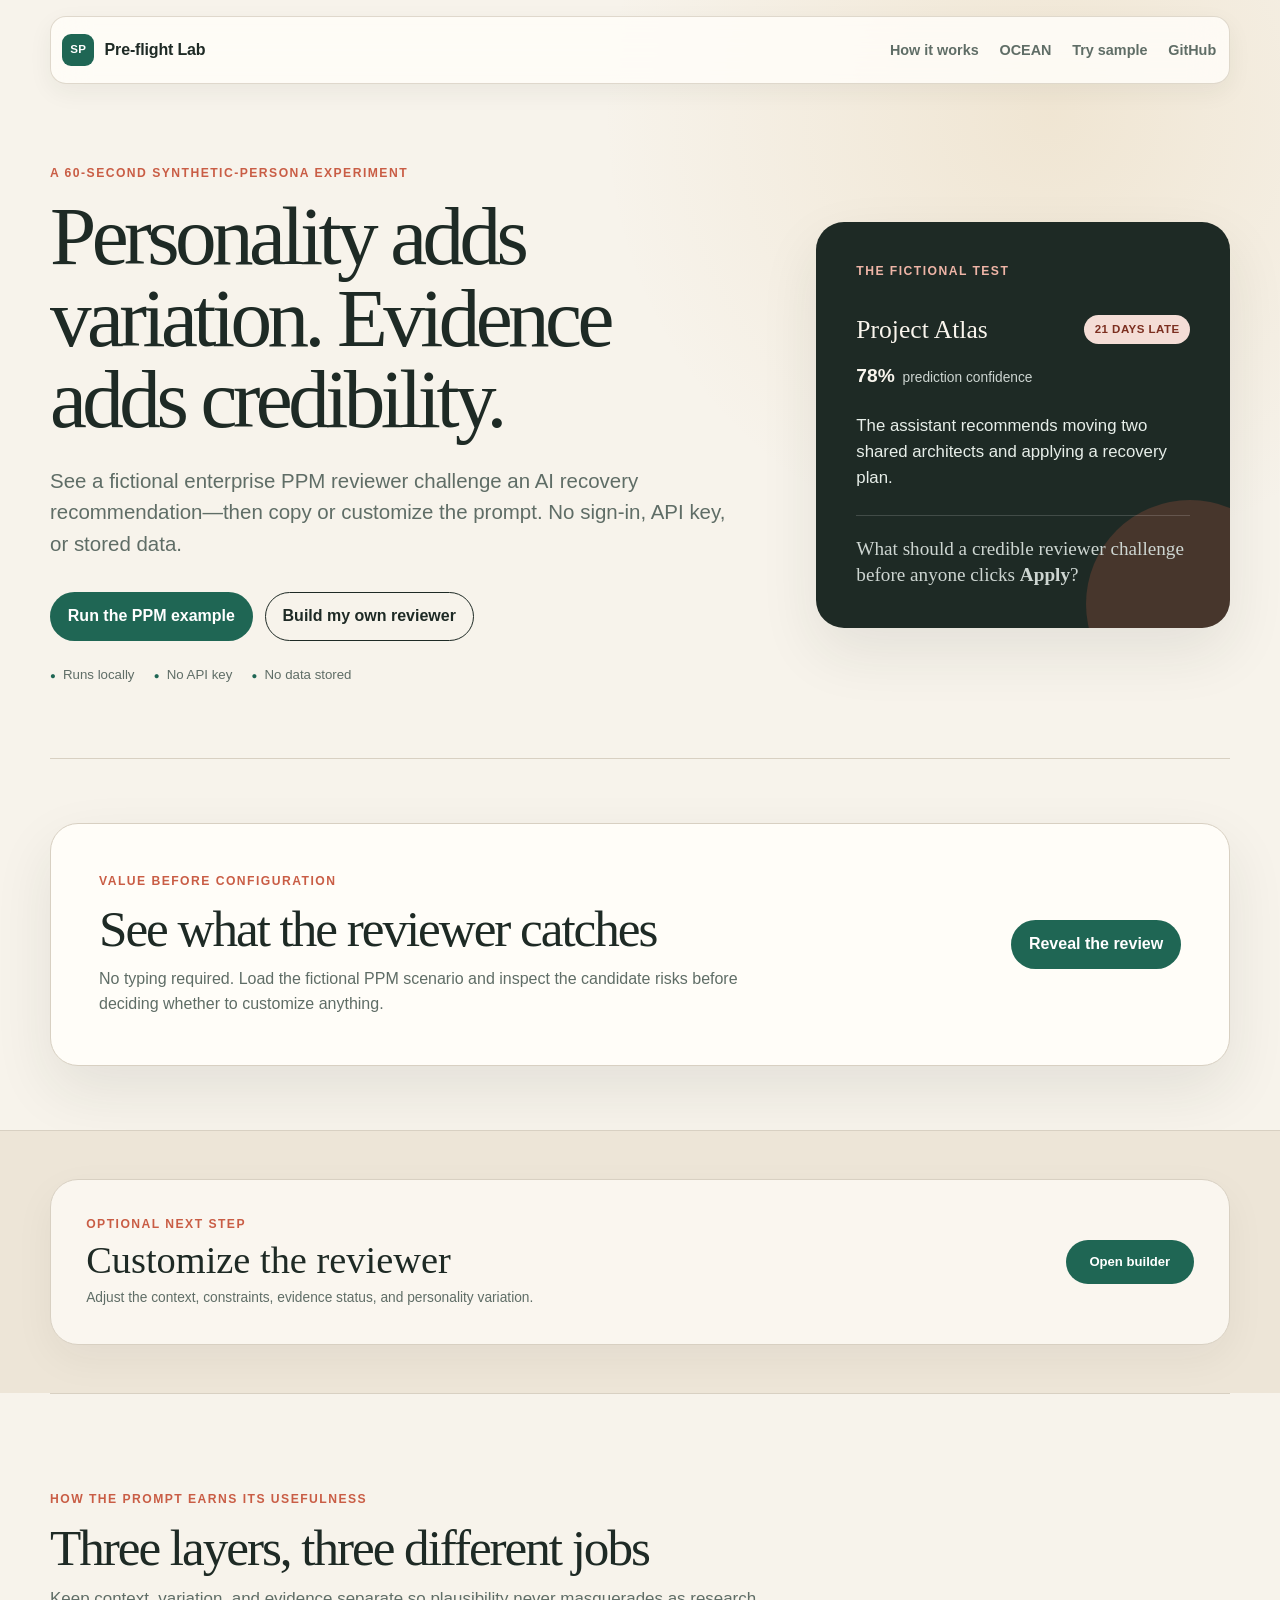
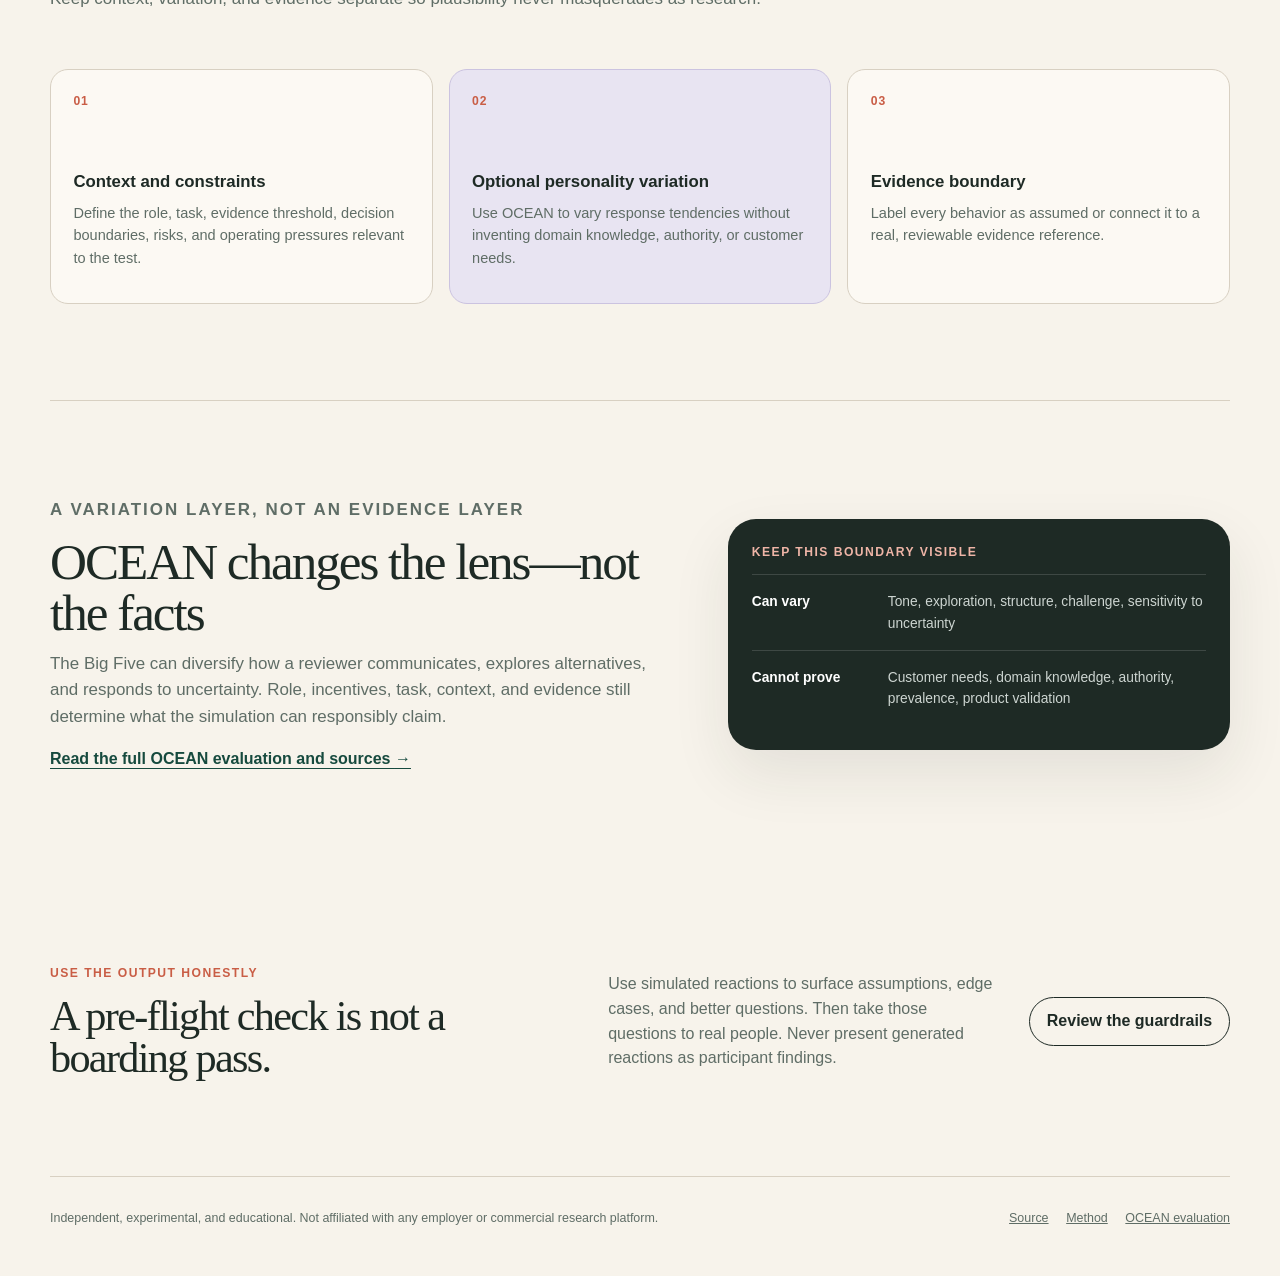
==== commit 787c9319: "Redesign landing page for LinkedIn visitors" ====
--- a/index.html
+++ b/index.html
@@ -3,19 +3,19 @@
   <head>
     <meta charset="utf-8">
     <meta name="viewport" content="width=device-width, initial-scale=1">
-    <meta name="description" content="Build an assumption-labeled or evidence-backed synthetic persona prompt, explore OCEAN personality variation, and prepare sharper questions for human research.">
+    <meta name="description" content="Run a 60-second synthetic-persona experiment, inspect a fictional enterprise PPM review, and copy or customize the reviewer prompt.">
     <meta name="theme-color" content="#f4efe6">
-    <meta property="og:title" content="Synthetic Persona Pre-flight Lab">
-    <meta property="og:description" content="Build a transparent synthetic reviewer prompt, explore OCEAN as optional variation, and prepare sharper questions for human research.">
+    <meta property="og:title" content="Personality adds variation. Evidence adds credibility.">
+    <meta property="og:description" content="See a fictional enterprise PPM reviewer challenge an AI recovery recommendation, then copy or customize the prompt.">
     <meta property="og:type" content="website">
     <meta property="og:url" content="https://yswami.github.io/SyntheticPersona/">
     <meta name="twitter:card" content="summary">
     <link rel="canonical" href="https://yswami.github.io/SyntheticPersona/">
     <title>Synthetic Persona Pre-flight Lab</title>
-    <link rel="stylesheet" href="styles.css">
+    <link rel="stylesheet" href="styles.css?v=20260820">
   </head>
   <body>
-    <a class="skip-link" href="#lab">Skip to the lab</a>
+    <a class="skip-link" href="#sample">Skip to the experiment</a>
 
     <header class="site-header">
       <a class="brand" href="#top" aria-label="Synthetic Persona Lab home">
@@ -23,25 +23,26 @@
         <span>Pre-flight Lab</span>
       </a>
       <nav aria-label="Primary navigation">
-        <a href="#method">Method</a>
+        <a href="#method">How it works</a>
         <a href="#ocean">OCEAN</a>
-        <a href="#lab">Build a prompt</a>
+        <a href="#sample">Try sample</a>
         <a href="https://github.com/yswami/SyntheticPersona">GitHub</a>
       </nav>
     </header>
 
     <main id="top">
-      <section class="hero">
+      <section class="hero" aria-labelledby="hero-title">
         <div class="hero-copy">
-          <p class="eyebrow">An open product-discovery experiment</p>
-          <h1>Give your product hypothesis a behavioral opponent.</h1>
+          <p class="eyebrow">A 60-second synthetic-persona experiment</p>
+          <h1 id="hero-title">Personality adds variation. Evidence adds credibility.</h1>
           <p class="hero-lede">
-            Configure a synthetic reviewer, make its assumptions visible, and generate
-            a prompt for a pre-flight evaluation before meeting real customers.
+            See a fictional enterprise PPM reviewer challenge an AI recovery
+            recommendation—then copy or customize the prompt. No sign-in, API key,
+            or stored data.
           </p>
           <div class="hero-actions">
-            <a class="button primary" href="#lab">Build a reviewer</a>
-            <button class="button secondary" id="load-example-hero" type="button">Load the PPM example</button>
+            <button class="button primary" id="run-sample-hero" type="button">Run the PPM example</button>
+            <button class="button secondary" id="open-builder-hero" type="button">Build my own reviewer</button>
           </div>
           <ul class="privacy-list" aria-label="Privacy characteristics">
             <li>Runs locally</li>
@@ -50,232 +51,328 @@
           </ul>
         </div>
 
-        <aside class="hero-card" aria-label="Core principle">
-          <p class="card-kicker">The core distinction</p>
-          <div class="equation">
-            <span>Personality</span>
-            <span aria-hidden="true">+</span>
-            <span>Context</span>
-            <span aria-hidden="true">+</span>
-            <span>Behavior</span>
-            <span aria-hidden="true">+</span>
-            <span>Evidence</span>
+        <aside class="hero-card scenario-card" aria-label="Fictional Project Atlas scenario">
+          <p class="card-kicker">The fictional test</p>
+          <div class="scenario-status">
+            <span>Project Atlas</span>
+            <span class="scenario-chip">21 days late</span>
           </div>
-          <p class="equation-result">A testable synthetic reviewer</p>
-          <p>
-            Personality can add variation. Only traceable evidence can make a behavioral
-            claim research-grounded.
+          <p class="scenario-confidence"><strong>78%</strong> prediction confidence</p>
+          <p class="scenario-detail">
+            The assistant recommends moving two shared architects and applying a
+            recovery plan.
+          </p>
+          <p class="scenario-question">
+            What should a credible reviewer challenge before anyone clicks
+            <strong>Apply</strong>?
           </p>
         </aside>
       </section>
 
+      <section class="sample-section" id="sample" aria-labelledby="sample-title">
+        <div class="sample-shell">
+          <div class="sample-ready" id="sample-ready">
+            <div>
+              <p class="eyebrow">Value before configuration</p>
+              <h2 id="sample-title">See what the reviewer catches</h2>
+              <p>
+                No typing required. Load the fictional PPM scenario and inspect the
+                candidate risks before deciding whether to customize anything.
+              </p>
+            </div>
+            <button class="button primary" id="run-sample-inline" type="button">Reveal the review</button>
+          </div>
+
+          <div class="sample-result" id="sample-result" hidden>
+            <div class="result-heading">
+              <div>
+                <p class="eyebrow">Illustrative simulated output</p>
+                <h2 id="sample-result-title" tabindex="-1">Three challenges before “Apply”</h2>
+              </div>
+              <div class="result-badges" aria-label="Result status">
+                <span>Assumption-based</span>
+                <span>Not customer evidence</span>
+              </div>
+            </div>
+
+            <div class="finding-grid">
+              <article class="finding-card">
+                <span class="finding-number" aria-hidden="true">01</span>
+                <h3>Source trust</h3>
+                <p>
+                  A confidence score is insufficient without source records, data
+                  freshness, the dependency path, and labeled assumptions.
+                </p>
+              </article>
+              <article class="finding-card">
+                <span class="finding-number" aria-hidden="true">02</span>
+                <h3>Portfolio impact</h3>
+                <p>
+                  Recovering Project Atlas may delay Project Beacon; cross-project
+                  consequences must be visible.
+                </p>
+              </article>
+              <article class="finding-card">
+                <span class="finding-number" aria-hidden="true">03</span>
+                <h3>Decision boundary</h3>
+                <p>
+                  Schedule, cost, project health, notifications, and resource
+                  reassignment should not be bundled into one action.
+                </p>
+              </article>
+            </div>
+
+            <div class="verdict-card">
+              <div>
+                <p class="card-kicker">Simulated verdict</p>
+                <strong>Conditionally test</strong>
+              </div>
+              <p>Use it as an advisory what-if planner, not an autonomous rebalancer.</p>
+            </div>
+
+            <div class="sample-actions">
+              <button class="button primary" id="copy-sample-prompt" type="button">Copy reviewer prompt</button>
+              <button class="button secondary" id="customize-sample" type="button">Customize this reviewer</button>
+              <a class="text-link" href="https://github.com/yswami/SyntheticPersona/blob/main/examples/ppm-milestone-recovery/simulated-output.md">
+                View the full four-step example <span aria-hidden="true">→</span>
+              </a>
+            </div>
+            <p class="action-status sample-action-status" id="sample-action-status" aria-live="polite"></p>
+
+            <div class="sample-ocean-panel">
+              <div class="sample-ocean-control">
+                <p class="card-kicker">What OCEAN changes</p>
+                <label class="toggle-row" for="sample-ocean">
+                  <span>
+                    <strong>Include illustrative OCEAN variation</strong>
+                    <small>Change response tendencies—not the evidence status.</small>
+                  </span>
+                  <input id="sample-ocean" type="checkbox" role="switch" checked>
+                </label>
+              </div>
+              <div class="sample-ocean-copy">
+                <strong id="sample-ocean-mode">With illustrative OCEAN</strong>
+                <p id="sample-ocean-summary">
+                  Explore alternatives, seek completeness, respond reflectively,
+                  balance cooperation with challenge, and notice uncertainty early.
+                </p>
+              </div>
+              <p class="sample-invariant">
+                OCEAN changes response tendencies. It does not change the evidence
+                status, domain knowledge, decision rights, or research credibility.
+              </p>
+            </div>
+          </div>
+        </div>
+      </section>
+
+      <section class="lab-section" id="lab" aria-labelledby="builder-summary-title">
+        <details class="builder-disclosure" id="builder-disclosure">
+          <summary class="builder-summary" id="builder-summary" aria-controls="builder-content" aria-expanded="false">
+            <span>
+              <span class="eyebrow">Optional next step</span>
+              <strong id="builder-summary-title">Customize the reviewer</strong>
+              <small>Adjust the context, constraints, evidence status, and personality variation.</small>
+            </span>
+            <span class="builder-summary-action" id="builder-summary-action">Open builder</span>
+          </summary>
+
+          <div class="builder-content" id="builder-content">
+            <div class="section-heading lab-heading">
+              <div>
+                <p class="eyebrow">Build your own</p>
+                <h2>Configure the full prompt</h2>
+              </div>
+              <button class="button tertiary" id="load-example" type="button">Reload PPM example</button>
+            </div>
+
+            <div class="lab-layout">
+              <form class="builder-panel" id="persona-form">
+                <fieldset>
+                  <legend><span>1</span> Role and test context</legend>
+
+                  <label for="role">Reviewer role</label>
+                  <input id="role" name="role" type="text" value="Enterprise project manager">
+
+                  <label for="product">Product or feature being reviewed</label>
+                  <input id="product" name="product" type="text" value="AI milestone-recovery assistant">
+
+                  <label for="context">Operating context</label>
+                  <textarea id="context" name="context" rows="4">A portfolio of capital projects involving internal teams and external delivery partners. Status is reviewed weekly, with monthly steering committee reporting.</textarea>
+
+                  <label for="scenario">First screen or workflow step</label>
+                  <textarea id="scenario" name="scenario" rows="4">A project milestone may be delayed by 21 days. The prediction confidence is 78%, and the assistant recommends reallocating shared resources.</textarea>
+                </fieldset>
+
+                <fieldset>
+                  <legend><span>2</span> Evidence status</legend>
+                  <label for="evidence-status">How were the behavioral constraints created?</label>
+                  <select id="evidence-status" name="evidenceStatus">
+                    <option value="assumed" selected>Assumed for hypothesis testing</option>
+                    <option value="evidence">Derived from real research evidence</option>
+                  </select>
+
+                  <div id="evidence-wrapper">
+                    <label for="evidence-refs">Evidence references</label>
+                    <textarea id="evidence-refs" name="evidenceRefs" rows="3" placeholder="Example: E-014, E-021 — only use real, reviewable references" disabled></textarea>
+                    <p class="field-help" id="evidence-help">Enable only when every claimed behavior can be traced to real research.</p>
+                  </div>
+
+                  <div class="status-explainer" id="status-explainer" role="status">
+                    <span class="status-dot assumed" aria-hidden="true"></span>
+                    <div>
+                      <strong>Hypothesis reviewer</strong>
+                      <p>Useful for candidate objections and research questions—not customer evidence.</p>
+                    </div>
+                  </div>
+                </fieldset>
+
+                <fieldset>
+                  <legend><span>3</span> Behavioral constraints</legend>
+
+                  <label for="posture">Operating posture</label>
+                  <textarea id="posture" name="posture" rows="3">Low tolerance for additional administrative work. Cautious about consequential automation.</textarea>
+
+                  <label for="evidence-needs">Evidence required before trust</label>
+                  <textarea id="evidence-needs" name="evidenceNeeds" rows="3">Require traceable source data, the affected dependency path, data freshness, assumptions, and a confidence level.</textarea>
+
+                  <label for="authority">Decision and authority boundaries</label>
+                  <textarea id="authority" name="authority" rows="3">Do not change an approved baseline, move budget, reallocate resources, or update executive project health without review and the appropriate approval.</textarea>
+
+                  <label for="risks">Risks this reviewer watches for</label>
+                  <textarea id="risks" name="risks" rows="3">Local optimization that delays another project, stale data, hidden cost impact, and actions that cross approval boundaries.</textarea>
+                </fieldset>
+
+                <fieldset>
+                  <legend><span>4</span> Optional personality variation</legend>
+                  <label class="toggle-row" for="include-ocean">
+                    <span>
+                      <strong>Include an illustrative OCEAN profile</strong>
+                      <small>Use for controlled variation, not user validation.</small>
+                    </span>
+                    <input id="include-ocean" name="includeOcean" type="checkbox" role="switch">
+                  </label>
+
+                  <div class="ocean-controls" id="ocean-controls" aria-hidden="true">
+                    <div class="slider-row">
+                      <label for="openness"><span>Openness</span><output for="openness" id="openness-value">50</output></label>
+                      <input id="openness" name="openness" type="range" min="0" max="100" value="50">
+                      <div class="range-labels"><span>Conventional</span><span>Exploratory</span></div>
+                    </div>
+                    <div class="slider-row">
+                      <label for="conscientiousness"><span>Conscientiousness</span><output for="conscientiousness" id="conscientiousness-value">50</output></label>
+                      <input id="conscientiousness" name="conscientiousness" type="range" min="0" max="100" value="50">
+                      <div class="range-labels"><span>Flexible</span><span>Structured</span></div>
+                    </div>
+                    <div class="slider-row">
+                      <label for="extraversion"><span>Extraversion</span><output for="extraversion" id="extraversion-value">50</output></label>
+                      <input id="extraversion" name="extraversion" type="range" min="0" max="100" value="50">
+                      <div class="range-labels"><span>Reserved</span><span>Expressive</span></div>
+                    </div>
+                    <div class="slider-row">
+                      <label for="agreeableness"><span>Agreeableness</span><output for="agreeableness" id="agreeableness-value">50</output></label>
+                      <input id="agreeableness" name="agreeableness" type="range" min="0" max="100" value="50">
+                      <div class="range-labels"><span>Challenging</span><span>Accommodating</span></div>
+                    </div>
+                    <div class="slider-row">
+                      <label for="neuroticism"><span>Negative emotionality</span><output for="neuroticism" id="neuroticism-value">50</output></label>
+                      <input id="neuroticism" name="neuroticism" type="range" min="0" max="100" value="50">
+                      <div class="range-labels"><span>Emotionally steady</span><span>Threat-sensitive</span></div>
+                    </div>
+                    <p class="field-help">
+                      These labels are simplified prompts for an experiment—not a psychological assessment.
+                    </p>
+                  </div>
+                </fieldset>
+
+                <fieldset>
+                  <legend><span>5</span> Session rules</legend>
+                  <div class="check-grid">
+                    <label><input type="checkbox" name="rules" value="Reveal and evaluate one screen or workflow step at a time." checked> One step at a time</label>
+                    <label><input type="checkbox" name="rules" value="Use only the information revealed so far." checked> No future knowledge</label>
+                    <label><input type="checkbox" name="rules" value="Label every inference or unsupported detail as an assumption." checked> Label assumptions</label>
+                    <label><input type="checkbox" name="rules" value="Do not invent product behavior, company policy, or prior experience." checked> Do not invent facts</label>
+                    <label><input type="checkbox" name="rules" value="Stay in the reviewer perspective rather than becoming a generic design expert." checked> Stay in character</label>
+                    <label><input type="checkbox" name="rules" value="Convert simulated objections into questions for research with real people." checked> End with research questions</label>
+                  </div>
+                </fieldset>
+              </form>
+
+              <aside class="output-panel" aria-labelledby="output-title">
+                <div class="output-header">
+                  <div>
+                    <p class="output-kicker">Generated locally</p>
+                    <h3 id="output-title">Reviewer prompt</h3>
+                  </div>
+                  <span class="evidence-badge assumed" id="evidence-badge">Assumption-based</span>
+                </div>
+
+                <div class="output-actions">
+                  <button class="button small primary" id="copy-prompt" type="button">Copy prompt</button>
+                  <button class="button small secondary" id="download-prompt" type="button">Download .txt</button>
+                  <button class="button small ghost" id="reset-form" type="button">Reset</button>
+                </div>
+
+                <pre id="prompt-output" tabindex="0" aria-label="Generated reviewer prompt"></pre>
+                <p class="action-status" id="action-status" aria-live="polite"></p>
+
+                <div class="trust-test">
+                  <p class="card-kicker">Use the three-question trust test</p>
+                  <ol>
+                    <li><strong>Trace:</strong> Can the user inspect the evidence?</li>
+                    <li><strong>Impact:</strong> Can the user see downstream consequences?</li>
+                    <li><strong>Control:</strong> Can the user govern what happens next?</li>
+                  </ol>
+                </div>
+              </aside>
+            </div>
+          </div>
+        </details>
+      </section>
+
       <section class="method-section" id="method" aria-labelledby="method-title">
         <div class="section-heading">
-          <p class="eyebrow">A transparent method</p>
-          <h2 id="method-title">Know what each layer contributes</h2>
-          <p>Do not ask one prompt to silently turn plausibility into evidence.</p>
+          <p class="eyebrow">How the prompt earns its usefulness</p>
+          <h2 id="method-title">Three layers, three different jobs</h2>
+          <p>Keep context, variation, and evidence separate so plausibility never masquerades as research.</p>
         </div>
 
         <div class="layer-grid">
           <article class="layer-card">
             <span class="layer-number">01</span>
-            <h3>Role and context</h3>
-            <p>Define the work, task, product environment, pressures, and information visible at that moment.</p>
+            <h3>Context and constraints</h3>
+            <p>Define the role, task, evidence threshold, decision boundaries, risks, and operating pressures relevant to the test.</p>
           </article>
-          <article class="layer-card">
+          <article class="layer-card accent">
             <span class="layer-number">02</span>
-            <h3>Behavioral constraints</h3>
-            <p>State the evidence threshold, decision boundaries, risks, and operating posture relevant to the test.</p>
+            <h3>Optional personality variation</h3>
+            <p>Use OCEAN to vary response tendencies without inventing domain knowledge, authority, or customer needs.</p>
           </article>
           <article class="layer-card">
             <span class="layer-number">03</span>
-            <h3>Evidence status</h3>
+            <h3>Evidence boundary</h3>
             <p>Label every behavior as assumed or connect it to a real, reviewable evidence reference.</p>
           </article>
-          <article class="layer-card accent">
-            <span class="layer-number">04</span>
-            <h3>Optional OCEAN layer</h3>
-            <p>Add continuous personality variation without treating it as domain knowledge, authority, or customer proof.</p>
-          </article>
-        </div>
-      </section>
-
-      <section class="ocean-section" id="ocean" aria-labelledby="ocean-title">
+        </div>
+      </section>
+
+      <section class="ocean-section compact-ocean" id="ocean" aria-labelledby="ocean-title">
         <div class="ocean-intro">
-          <p class="eyebrow">Five sliders, not five boxes</p>
-          <h2 id="ocean-title">OCEAN adds tendencies—not destiny</h2>
+          <p class="eyebrow">A variation layer, not an evidence layer</p>
+          <h2 id="ocean-title">OCEAN changes the lens—not the facts</h2>
           <p>
-            The Big Five describes broad, continuous personality dimensions. It can help
-            diversify how a reviewer communicates and explores a situation, but behavior
-            still depends on role, incentives, task, context, and evidence.
+            The Big Five can diversify how a reviewer communicates, explores alternatives,
+            and responds to uncertainty. Role, incentives, task, context, and evidence still
+            determine what the simulation can responsibly claim.
           </p>
-          <a class="text-link" href="ocean.html">Read the evaluation and sources <span aria-hidden="true">→</span></a>
-        </div>
-
-        <div class="ocean-key" aria-label="OCEAN dimensions">
-          <div><strong>O</strong><span>Openness</span></div>
-          <div><strong>C</strong><span>Conscientiousness</span></div>
-          <div><strong>E</strong><span>Extraversion</span></div>
-          <div><strong>A</strong><span>Agreeableness</span></div>
-          <div><strong>N</strong><span>Negative emotionality</span></div>
-        </div>
-
-        <div class="caution-note">
-          <strong>Important:</strong> An OCEAN profile is illustrative unless its scores
-          and interpretation are supported by an appropriate measurement process. It does
-          not make a persona evidence-backed.
-        </div>
-      </section>
-
-      <section class="lab-section" id="lab" aria-labelledby="lab-title">
-        <div class="section-heading lab-heading">
-          <div>
-            <p class="eyebrow">Try the method</p>
-            <h2 id="lab-title">Build your synthetic reviewer</h2>
-          </div>
-          <button class="button tertiary" id="load-example" type="button">Load PPM example</button>
-        </div>
-
-        <div class="lab-layout">
-          <form class="builder-panel" id="persona-form">
-            <fieldset>
-              <legend><span>1</span> Role and test context</legend>
-
-              <label for="role">Reviewer role</label>
-              <input id="role" name="role" type="text" value="Enterprise project manager">
-
-              <label for="product">Product or feature being reviewed</label>
-              <input id="product" name="product" type="text" value="AI milestone-recovery assistant">
-
-              <label for="context">Operating context</label>
-              <textarea id="context" name="context" rows="4">A portfolio of capital projects involving internal teams and external delivery partners. Status is reviewed weekly, with monthly steering committee reporting.</textarea>
-
-              <label for="scenario">First screen or workflow step</label>
-              <textarea id="scenario" name="scenario" rows="4">A project milestone may be delayed by 21 days. The prediction confidence is 78%, and the assistant recommends reallocating shared resources.</textarea>
-            </fieldset>
-
-            <fieldset>
-              <legend><span>2</span> Evidence status</legend>
-              <label for="evidence-status">How were the behavioral constraints created?</label>
-              <select id="evidence-status" name="evidenceStatus">
-                <option value="assumed" selected>Assumed for hypothesis testing</option>
-                <option value="evidence">Derived from real research evidence</option>
-              </select>
-
-              <div id="evidence-wrapper">
-                <label for="evidence-refs">Evidence references</label>
-                <textarea id="evidence-refs" name="evidenceRefs" rows="3" placeholder="Example: E-014, E-021 — only use real, reviewable references" disabled></textarea>
-                <p class="field-help" id="evidence-help">Enable only when every claimed behavior can be traced to real research.</p>
-              </div>
-
-              <div class="status-explainer" id="status-explainer" role="status">
-                <span class="status-dot assumed" aria-hidden="true"></span>
-                <div>
-                  <strong>Hypothesis reviewer</strong>
-                  <p>Useful for candidate objections and research questions—not customer evidence.</p>
-                </div>
-              </div>
-            </fieldset>
-
-            <fieldset>
-              <legend><span>3</span> Behavioral constraints</legend>
-
-              <label for="posture">Operating posture</label>
-              <textarea id="posture" name="posture" rows="3">Low tolerance for additional administrative work. Cautious about consequential automation.</textarea>
-
-              <label for="evidence-needs">Evidence required before trust</label>
-              <textarea id="evidence-needs" name="evidenceNeeds" rows="3">Require traceable source data, the affected dependency path, data freshness, assumptions, and a confidence level.</textarea>
-
-              <label for="authority">Decision and authority boundaries</label>
-              <textarea id="authority" name="authority" rows="3">Do not change an approved baseline, move budget, reallocate resources, or update executive project health without review and the appropriate approval.</textarea>
-
-              <label for="risks">Risks this reviewer watches for</label>
-              <textarea id="risks" name="risks" rows="3">Local optimization that delays another project, stale data, hidden cost impact, and actions that cross approval boundaries.</textarea>
-            </fieldset>
-
-            <fieldset>
-              <legend><span>4</span> Optional personality variation</legend>
-              <label class="toggle-row" for="include-ocean">
-                <span>
-                  <strong>Include an illustrative OCEAN profile</strong>
-                  <small>Use for controlled variation, not user validation.</small>
-                </span>
-                <input id="include-ocean" name="includeOcean" type="checkbox" role="switch">
-              </label>
-
-              <div class="ocean-controls" id="ocean-controls" aria-hidden="true">
-                <div class="slider-row">
-                  <label for="openness"><span>Openness</span><output for="openness" id="openness-value">50</output></label>
-                  <input id="openness" name="openness" type="range" min="0" max="100" value="50">
-                  <div class="range-labels"><span>Conventional</span><span>Exploratory</span></div>
-                </div>
-                <div class="slider-row">
-                  <label for="conscientiousness"><span>Conscientiousness</span><output for="conscientiousness" id="conscientiousness-value">50</output></label>
-                  <input id="conscientiousness" name="conscientiousness" type="range" min="0" max="100" value="50">
-                  <div class="range-labels"><span>Flexible</span><span>Structured</span></div>
-                </div>
-                <div class="slider-row">
-                  <label for="extraversion"><span>Extraversion</span><output for="extraversion" id="extraversion-value">50</output></label>
-                  <input id="extraversion" name="extraversion" type="range" min="0" max="100" value="50">
-                  <div class="range-labels"><span>Reserved</span><span>Expressive</span></div>
-                </div>
-                <div class="slider-row">
-                  <label for="agreeableness"><span>Agreeableness</span><output for="agreeableness" id="agreeableness-value">50</output></label>
-                  <input id="agreeableness" name="agreeableness" type="range" min="0" max="100" value="50">
-                  <div class="range-labels"><span>Challenging</span><span>Accommodating</span></div>
-                </div>
-                <div class="slider-row">
-                  <label for="neuroticism"><span>Negative emotionality</span><output for="neuroticism" id="neuroticism-value">50</output></label>
-                  <input id="neuroticism" name="neuroticism" type="range" min="0" max="100" value="50">
-                  <div class="range-labels"><span>Emotionally steady</span><span>Threat-sensitive</span></div>
-                </div>
-                <p class="field-help">
-                  These labels are simplified prompts for an experiment—not a psychological assessment.
-                </p>
-              </div>
-            </fieldset>
-
-            <fieldset>
-              <legend><span>5</span> Session rules</legend>
-              <div class="check-grid">
-                <label><input type="checkbox" name="rules" value="Reveal and evaluate one screen or workflow step at a time." checked> One step at a time</label>
-                <label><input type="checkbox" name="rules" value="Use only the information revealed so far." checked> No future knowledge</label>
-                <label><input type="checkbox" name="rules" value="Label every inference or unsupported detail as an assumption." checked> Label assumptions</label>
-                <label><input type="checkbox" name="rules" value="Do not invent product behavior, company policy, or prior experience." checked> Do not invent facts</label>
-                <label><input type="checkbox" name="rules" value="Stay in the reviewer perspective rather than becoming a generic design expert." checked> Stay in character</label>
-                <label><input type="checkbox" name="rules" value="Convert simulated objections into questions for research with real people." checked> End with research questions</label>
-              </div>
-            </fieldset>
-          </form>
-
-          <aside class="output-panel" aria-labelledby="output-title">
-            <div class="output-header">
-              <div>
-                <p class="output-kicker">Generated locally</p>
-                <h3 id="output-title">Reviewer prompt</h3>
-              </div>
-              <span class="evidence-badge assumed" id="evidence-badge">Assumption-based</span>
-            </div>
-
-            <div class="output-actions">
-              <button class="button small primary" id="copy-prompt" type="button">Copy prompt</button>
-              <button class="button small secondary" id="download-prompt" type="button">Download .txt</button>
-              <button class="button small ghost" id="reset-form" type="button">Reset</button>
-            </div>
-
-            <pre id="prompt-output" tabindex="0" aria-label="Generated reviewer prompt"></pre>
-            <p class="action-status" id="action-status" aria-live="polite"></p>
-
-            <div class="trust-test">
-              <p class="card-kicker">Use the three-question trust test</p>
-              <ol>
-                <li><strong>Trace:</strong> Can the user inspect the evidence?</li>
-                <li><strong>Impact:</strong> Can the user see downstream consequences?</li>
-                <li><strong>Control:</strong> Can the user govern what happens next?</li>
-              </ol>
-            </div>
-          </aside>
-        </div>
+          <a class="text-link" href="ocean.html">Read the full OCEAN evaluation and sources <span aria-hidden="true">→</span></a>
+        </div>
+
+        <aside class="ocean-boundary" aria-label="OCEAN boundary">
+          <p class="card-kicker">Keep this boundary visible</p>
+          <div><strong>Can vary</strong><span>Tone, exploration, structure, challenge, sensitivity to uncertainty</span></div>
+          <div><strong>Cannot prove</strong><span>Customer needs, domain knowledge, authority, prevalence, product validation</span></div>
+        </aside>
       </section>
 
       <section class="closing-section">
@@ -284,9 +381,9 @@
           <h2>A pre-flight check is not a boarding pass.</h2>
         </div>
         <p>
-          Run the prompt to surface assumptions, edge cases, and better questions. Then
-          take those questions to real people. Generated reactions are simulated and
-          must never be presented as participant findings.
+          Use simulated reactions to surface assumptions, edge cases, and better
+          questions. Then take those questions to real people. Never present generated
+          reactions as participant findings.
         </p>
         <a class="button secondary" href="https://github.com/yswami/SyntheticPersona/blob/main/docs/GUARDRAILS.md">Review the guardrails</a>
       </section>
@@ -301,6 +398,6 @@
       </div>
     </footer>
 
-    <script src="app.js" defer></script>
+    <script src="app.js?v=20260820" defer></script>
   </body>
 </html>
--- a/styles.css
+++ b/styles.css
@@ -116,6 +116,9 @@
 }
 
 .site-header nav a {
+  display: inline-flex;
+  min-height: 44px;
+  align-items: center;
   color: var(--muted);
   font-size: 0.9rem;
   font-weight: 650;
@@ -138,8 +141,8 @@
   grid-template-columns: minmax(0, 1.25fr) minmax(310px, 0.75fr);
   gap: clamp(2rem, 6vw, 6rem);
   align-items: center;
-  min-height: 660px;
-  padding: 7rem 0 6rem;
+  min-height: 620px;
+  padding: 5rem 0 4.5rem;
 }
 
 .eyebrow,
@@ -170,6 +173,12 @@
   line-height: 0.95;
 }
 
+.hero h1 {
+  max-width: 760px;
+  font-size: clamp(3.2rem, 6.5vw, 6rem);
+  line-height: 0.98;
+}
+
 h2 {
   margin-bottom: 0.8rem;
   font-family: Georgia, "Times New Roman", serif;
@@ -252,7 +261,7 @@
 }
 
 .button.small {
-  min-height: 38px;
+  min-height: 44px;
   padding: 0.5rem 0.8rem;
   font-size: 0.82rem;
 }
@@ -338,6 +347,261 @@
   color: #cdd5d1;
 }
 
+.scenario-card > * {
+  position: relative;
+  z-index: 1;
+}
+
+.scenario-status {
+  display: flex;
+  gap: 0.8rem;
+  margin: 1.8rem 0 0.7rem;
+  justify-content: space-between;
+  align-items: center;
+  font-family: Georgia, "Times New Roman", serif;
+  font-size: 1.6rem;
+}
+
+.scenario-chip {
+  padding: 0.35rem 0.65rem;
+  color: #7c2f20;
+  background: #f4ddd6;
+  border-radius: 999px;
+  font-family: Inter, ui-sans-serif, sans-serif;
+  font-size: 0.72rem;
+  font-weight: 800;
+  text-transform: uppercase;
+  letter-spacing: 0.04em;
+}
+
+.scenario-confidence {
+  margin-bottom: 1.4rem;
+  color: #cdd5d1;
+  font-size: 0.86rem;
+}
+
+.scenario-confidence strong {
+  margin-right: 0.25rem;
+  color: #f9f5ed;
+  font-size: 1.2rem;
+}
+
+.scenario-detail {
+  max-width: 30rem;
+  margin-bottom: 1.5rem;
+  color: #e7eee9;
+  font-size: 1.05rem;
+}
+
+.scenario-card .scenario-question {
+  margin: 0;
+  padding-top: 1.25rem;
+  color: #efb5a7;
+  border-top: 1px solid rgba(255, 255, 255, 0.16);
+  font-family: Georgia, "Times New Roman", serif;
+  font-size: 1.2rem;
+  line-height: 1.35;
+}
+
+.sample-section {
+  padding: 4rem 0;
+  border-top: 1px solid var(--line);
+}
+
+.sample-shell {
+  overflow: hidden;
+  background: var(--panel);
+  border: 1px solid var(--line);
+  border-radius: var(--radius-lg);
+  box-shadow: var(--shadow);
+}
+
+.sample-ready {
+  display: grid;
+  grid-template-columns: minmax(0, 1fr) auto;
+  gap: 2.5rem;
+  padding: clamp(1.6rem, 4vw, 3rem);
+  align-items: center;
+}
+
+.sample-ready h2 {
+  margin-bottom: 0.8rem;
+  font-size: clamp(2.2rem, 4vw, 3.8rem);
+}
+
+.sample-ready p:last-child {
+  max-width: 700px;
+  margin-bottom: 0;
+  color: var(--muted);
+}
+
+.sample-result {
+  padding: clamp(1.5rem, 4vw, 3rem);
+  scroll-margin-top: 6rem;
+}
+
+[hidden] {
+  display: none !important;
+}
+
+.result-heading {
+  display: flex;
+  gap: 2rem;
+  margin-bottom: 2rem;
+  justify-content: space-between;
+  align-items: flex-start;
+}
+
+.result-heading h2 {
+  max-width: 720px;
+  margin-bottom: 0;
+  font-size: clamp(2.3rem, 4vw, 4rem);
+}
+
+.result-badges {
+  display: flex;
+  flex-wrap: wrap;
+  gap: 0.5rem;
+  justify-content: flex-end;
+}
+
+.result-badges span {
+  padding: 0.42rem 0.65rem;
+  color: #7c2f20;
+  background: var(--coral-soft);
+  border-radius: 999px;
+  font-size: 0.7rem;
+  font-weight: 800;
+  white-space: nowrap;
+}
+
+.finding-grid {
+  display: grid;
+  grid-template-columns: repeat(3, minmax(0, 1fr));
+  gap: 1rem;
+}
+
+.finding-card {
+  min-height: 215px;
+  padding: 1.35rem;
+  background: #f4f1eb;
+  border-radius: var(--radius-md);
+}
+
+.finding-card:nth-child(2) {
+  background: var(--gold-soft);
+}
+
+.finding-card:nth-child(3) {
+  background: var(--coral-soft);
+}
+
+.finding-number {
+  display: block;
+  margin-bottom: 2.2rem;
+  color: var(--coral);
+  font-size: 0.72rem;
+  font-weight: 800;
+  letter-spacing: 0.08em;
+}
+
+.finding-card p {
+  margin-bottom: 0;
+  color: var(--muted);
+  font-size: 0.9rem;
+}
+
+.verdict-card {
+  display: grid;
+  grid-template-columns: minmax(230px, 0.55fr) minmax(0, 1fr);
+  gap: 2rem;
+  margin-top: 1rem;
+  padding: 1.5rem;
+  color: #f9f5ed;
+  background: var(--ink);
+  border-radius: var(--radius-md);
+  align-items: center;
+}
+
+.verdict-card .card-kicker {
+  color: #efb5a7;
+}
+
+.verdict-card strong {
+  display: block;
+  color: #fff;
+  font-family: Georgia, "Times New Roman", serif;
+  font-size: clamp(1.8rem, 3vw, 2.8rem);
+  font-weight: 500;
+  line-height: 1;
+}
+
+.verdict-card > p {
+  margin: 0;
+  color: #cdd5d1;
+  font-size: 1.05rem;
+}
+
+.sample-ocean-panel {
+  display: grid;
+  grid-template-columns: minmax(0, 1.05fr) minmax(0, 0.95fr);
+  gap: 1.5rem 2rem;
+  margin-top: 1rem;
+  padding: 1.5rem;
+  background: var(--violet-soft);
+  border-radius: var(--radius-md);
+}
+
+.sample-ocean-control .card-kicker {
+  color: var(--violet);
+}
+
+.sample-ocean-control .toggle-row {
+  margin-top: 0;
+}
+
+.sample-ocean-copy {
+  padding-left: 1.5rem;
+  border-left: 1px solid #c8c0dd;
+}
+
+.sample-ocean-copy > strong {
+  color: #4e4771;
+}
+
+.sample-ocean-copy p {
+  margin: 0.4rem 0 0;
+  color: var(--muted);
+  font-size: 0.9rem;
+}
+
+.sample-invariant {
+  grid-column: 1 / -1;
+  margin: 0;
+  padding-top: 1rem;
+  color: #4e4771;
+  border-top: 1px solid #c8c0dd;
+  font-size: 0.82rem;
+  font-weight: 720;
+}
+
+.sample-actions {
+  display: flex;
+  flex-wrap: wrap;
+  gap: 0.75rem 1rem;
+  margin-top: 1.5rem;
+  align-items: center;
+}
+
+.sample-actions .text-link {
+  margin-left: auto;
+  font-size: 0.88rem;
+}
+
+.sample-action-status {
+  padding-left: 0;
+}
+
 .method-section,
 .ocean-section,
 .lab-section {
@@ -361,7 +625,7 @@
 
 .layer-grid {
   display: grid;
-  grid-template-columns: repeat(4, minmax(0, 1fr));
+  grid-template-columns: repeat(3, minmax(0, 1fr));
   gap: 1rem;
 }
 
@@ -448,8 +712,77 @@
 .lab-section {
   width: 100%;
   max-width: none;
-  padding-inline: max(1rem, calc((100% - var(--content)) / 2));
+  padding: 3rem max(1rem, calc((100% - var(--content)) / 2));
   background: var(--paper-deep);
+}
+
+.builder-disclosure {
+  max-width: var(--content);
+  margin: 0 auto;
+  overflow: hidden;
+  background: rgba(255, 253, 248, 0.72);
+  border: 1px solid var(--line);
+  border-radius: var(--radius-lg);
+  box-shadow: 0 14px 40px rgba(38, 43, 37, 0.05);
+}
+
+.builder-summary {
+  display: flex;
+  gap: 2rem;
+  padding: clamp(1.4rem, 3vw, 2.2rem);
+  justify-content: space-between;
+  align-items: center;
+  cursor: pointer;
+  list-style: none;
+}
+
+.builder-summary::-webkit-details-marker {
+  display: none;
+}
+
+.builder-summary > span:first-child {
+  display: grid;
+  gap: 0.2rem;
+}
+
+.builder-summary .eyebrow {
+  margin-bottom: 0.25rem;
+}
+
+.builder-summary strong {
+  font-family: Georgia, "Times New Roman", serif;
+  font-size: clamp(1.8rem, 3vw, 2.6rem);
+  font-weight: 500;
+  line-height: 1;
+}
+
+.builder-summary small {
+  margin-top: 0.3rem;
+  color: var(--muted);
+  font-size: 0.86rem;
+}
+
+.builder-summary-action {
+  display: inline-flex;
+  min-width: 8rem;
+  min-height: 44px;
+  padding: 0.65rem 1rem;
+  justify-content: center;
+  align-items: center;
+  color: #fff;
+  background: var(--forest);
+  border-radius: 999px;
+  font-size: 0.82rem;
+  font-weight: 800;
+  white-space: nowrap;
+}
+
+.builder-disclosure[open] .builder-summary {
+  border-bottom: 1px solid var(--line);
+}
+
+.builder-content {
+  padding: 2.5rem 1.4rem 1.4rem;
 }
 
 .lab-heading {
@@ -993,14 +1326,15 @@
 
   .hero {
     min-height: auto;
-    padding: 5rem 0;
+    padding: 4rem 0;
   }
 
   .hero-card {
     max-width: 680px;
   }
 
-  .layer-grid {
+  .layer-grid,
+  .finding-grid {
     grid-template-columns: 1fr 1fr;
   }
 
@@ -1008,6 +1342,11 @@
     gap: 2rem;
   }
 
+  .finding-card:last-child {
+    grid-column: 1 / -1;
+    min-height: auto;
+  }
+
   .output-panel {
     position: static;
   }
@@ -1023,6 +1362,35 @@
   .article-grid {
     grid-template-columns: 1fr;
   }
+}
+
+.compact-ocean {
+  align-items: center;
+}
+
+.ocean-boundary {
+  padding: 1.5rem;
+  background: var(--ink);
+  border-radius: var(--radius-lg);
+  box-shadow: var(--shadow);
+}
+
+.ocean-boundary .card-kicker {
+  color: #efb5a7;
+}
+
+.ocean-boundary > div {
+  display: grid;
+  grid-template-columns: 7.5rem 1fr;
+  gap: 1rem;
+  padding: 1rem 0;
+  color: #cdd5d1;
+  border-top: 1px solid rgba(255, 255, 255, 0.14);
+  font-size: 0.86rem;
+}
+
+.ocean-boundary strong {
+  color: #fff;
 }
 
 @media (max-width: 700px) {
@@ -1043,8 +1411,129 @@
     display: none;
   }
 
-  h1 {
-    font-size: clamp(3rem, 15vw, 5rem);
+  .hero {
+    gap: 2.5rem;
+    padding: 3.25rem 0 3rem;
+  }
+
+  .hero h1 {
+    margin-bottom: 1.1rem;
+    font-size: clamp(2.8rem, 13.2vw, 4.1rem);
+    line-height: 0.98;
+  }
+
+  .hero-lede {
+    margin-bottom: 1.35rem;
+    font-size: 1rem;
+  }
+
+  .hero-actions {
+    gap: 0.55rem;
+  }
+
+  .hero-actions .button {
+    width: 100%;
+  }
+
+  .privacy-list {
+    gap: 0.75rem;
+    margin-top: 1.1rem;
+    font-size: 0.72rem;
+  }
+
+  .scenario-card {
+    padding: 1.35rem;
+  }
+
+  .scenario-status {
+    font-size: 1.35rem;
+  }
+
+  .sample-section {
+    padding: 3rem 0;
+  }
+
+  .sample-ready,
+  .result-heading,
+  .verdict-card,
+  .sample-ocean-panel {
+    grid-template-columns: 1fr;
+  }
+
+  .sample-ready {
+    gap: 1.4rem;
+  }
+
+  .sample-ready .button {
+    width: 100%;
+  }
+
+  .result-heading {
+    display: grid;
+    gap: 1rem;
+  }
+
+  .result-badges {
+    justify-content: flex-start;
+  }
+
+  .layer-grid,
+  .finding-grid,
+  .check-grid {
+    grid-template-columns: 1fr;
+  }
+
+  .finding-card,
+  .finding-card:last-child {
+    grid-column: auto;
+    min-height: auto;
+  }
+
+  .finding-number {
+    margin-bottom: 0.9rem;
+  }
+
+  .verdict-card {
+    gap: 1rem;
+  }
+
+  .sample-ocean-panel {
+    gap: 1.2rem;
+  }
+
+  .sample-ocean-copy {
+    padding: 1rem 0 0;
+    border-top: 1px solid #c8c0dd;
+    border-left: 0;
+  }
+
+  .sample-actions {
+    align-items: stretch;
+    flex-direction: column;
+  }
+
+  .sample-actions .text-link {
+    margin: 0.35rem 0 0;
+    text-align: center;
+  }
+
+  .builder-summary {
+    gap: 1.2rem;
+    align-items: flex-start;
+    flex-direction: column;
+  }
+
+  .builder-summary-action {
+    width: 100%;
+  }
+
+  .builder-content {
+    padding: 2rem 0.7rem 0.7rem;
+  }
+
+  .ocean-boundary > div {
+    grid-template-columns: 1fr;
+    gap: 0.3rem;
   }
 
   .method-section,
@@ -1054,11 +1543,6 @@
     padding-bottom: 4rem;
   }
 
-  .layer-grid,
-  .check-grid {
-    grid-template-columns: 1fr;
-  }
-
   .layer-card {
     min-height: auto;
   }
